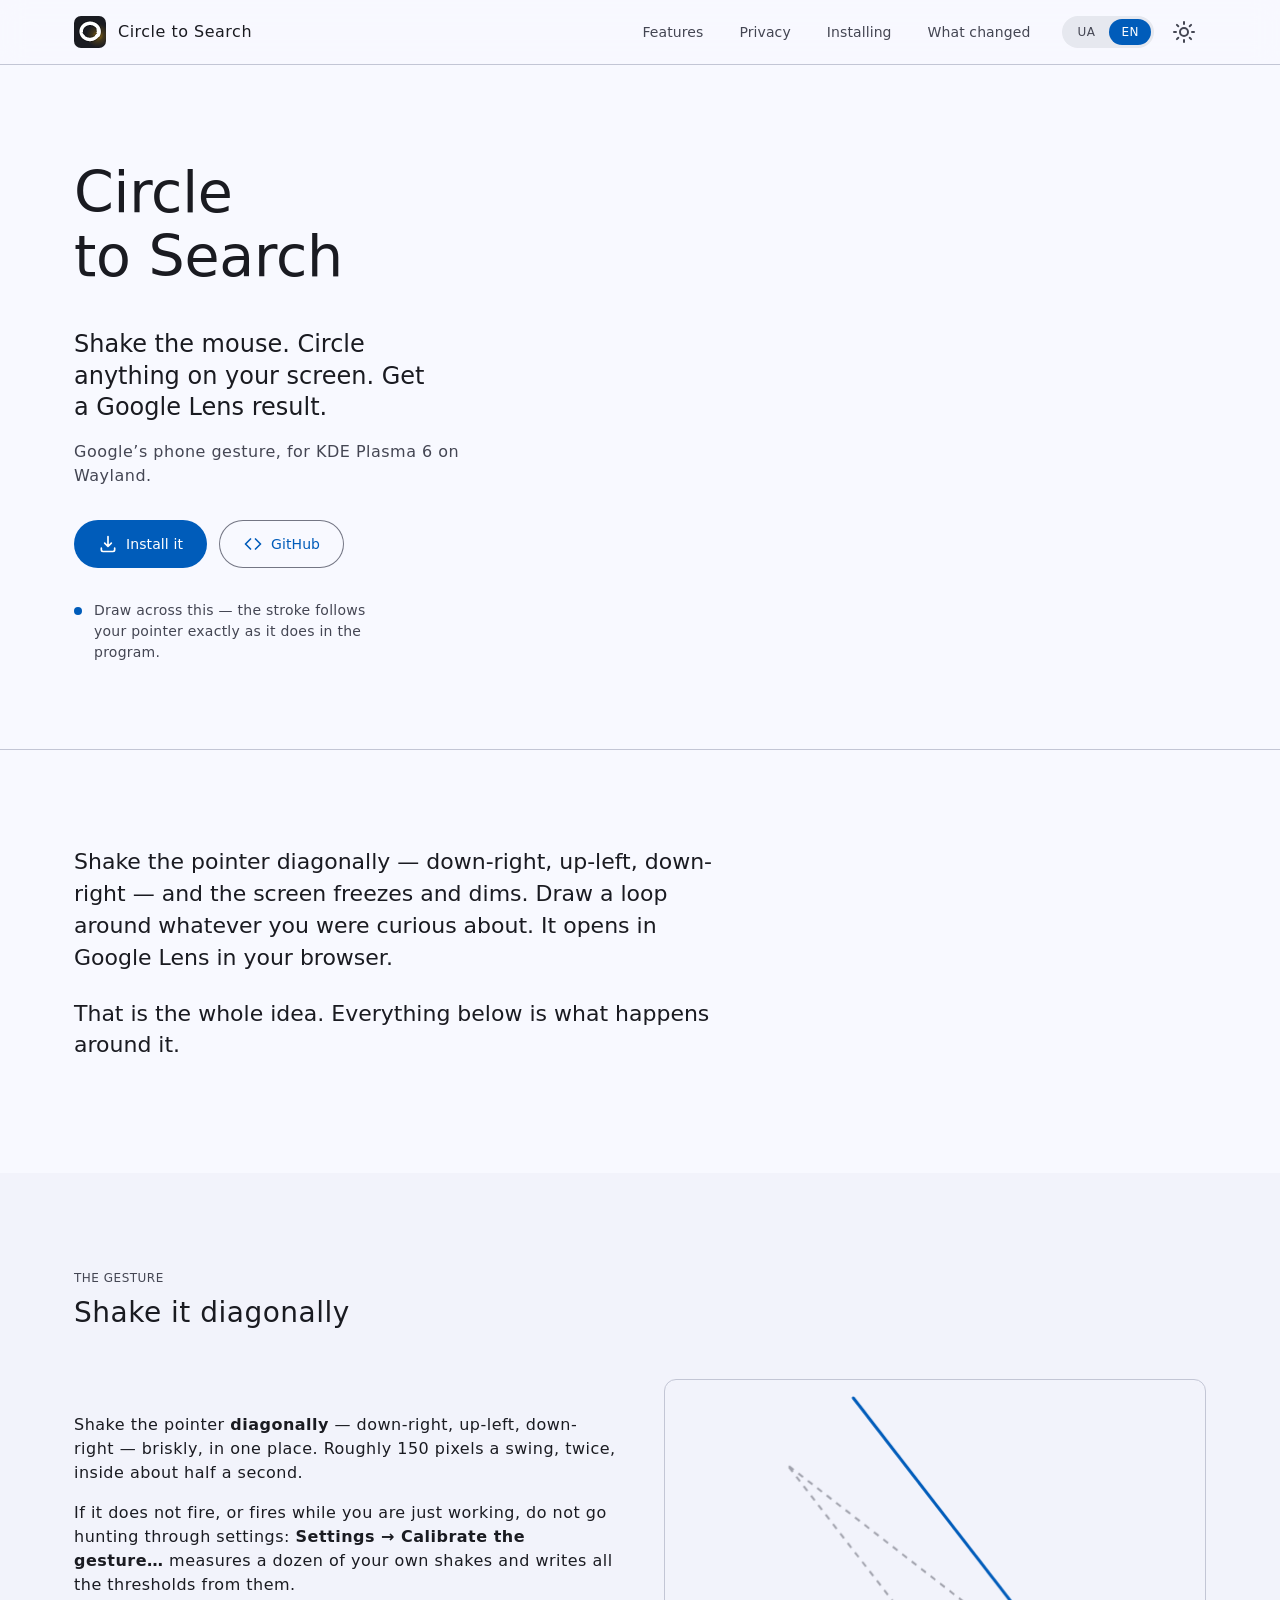
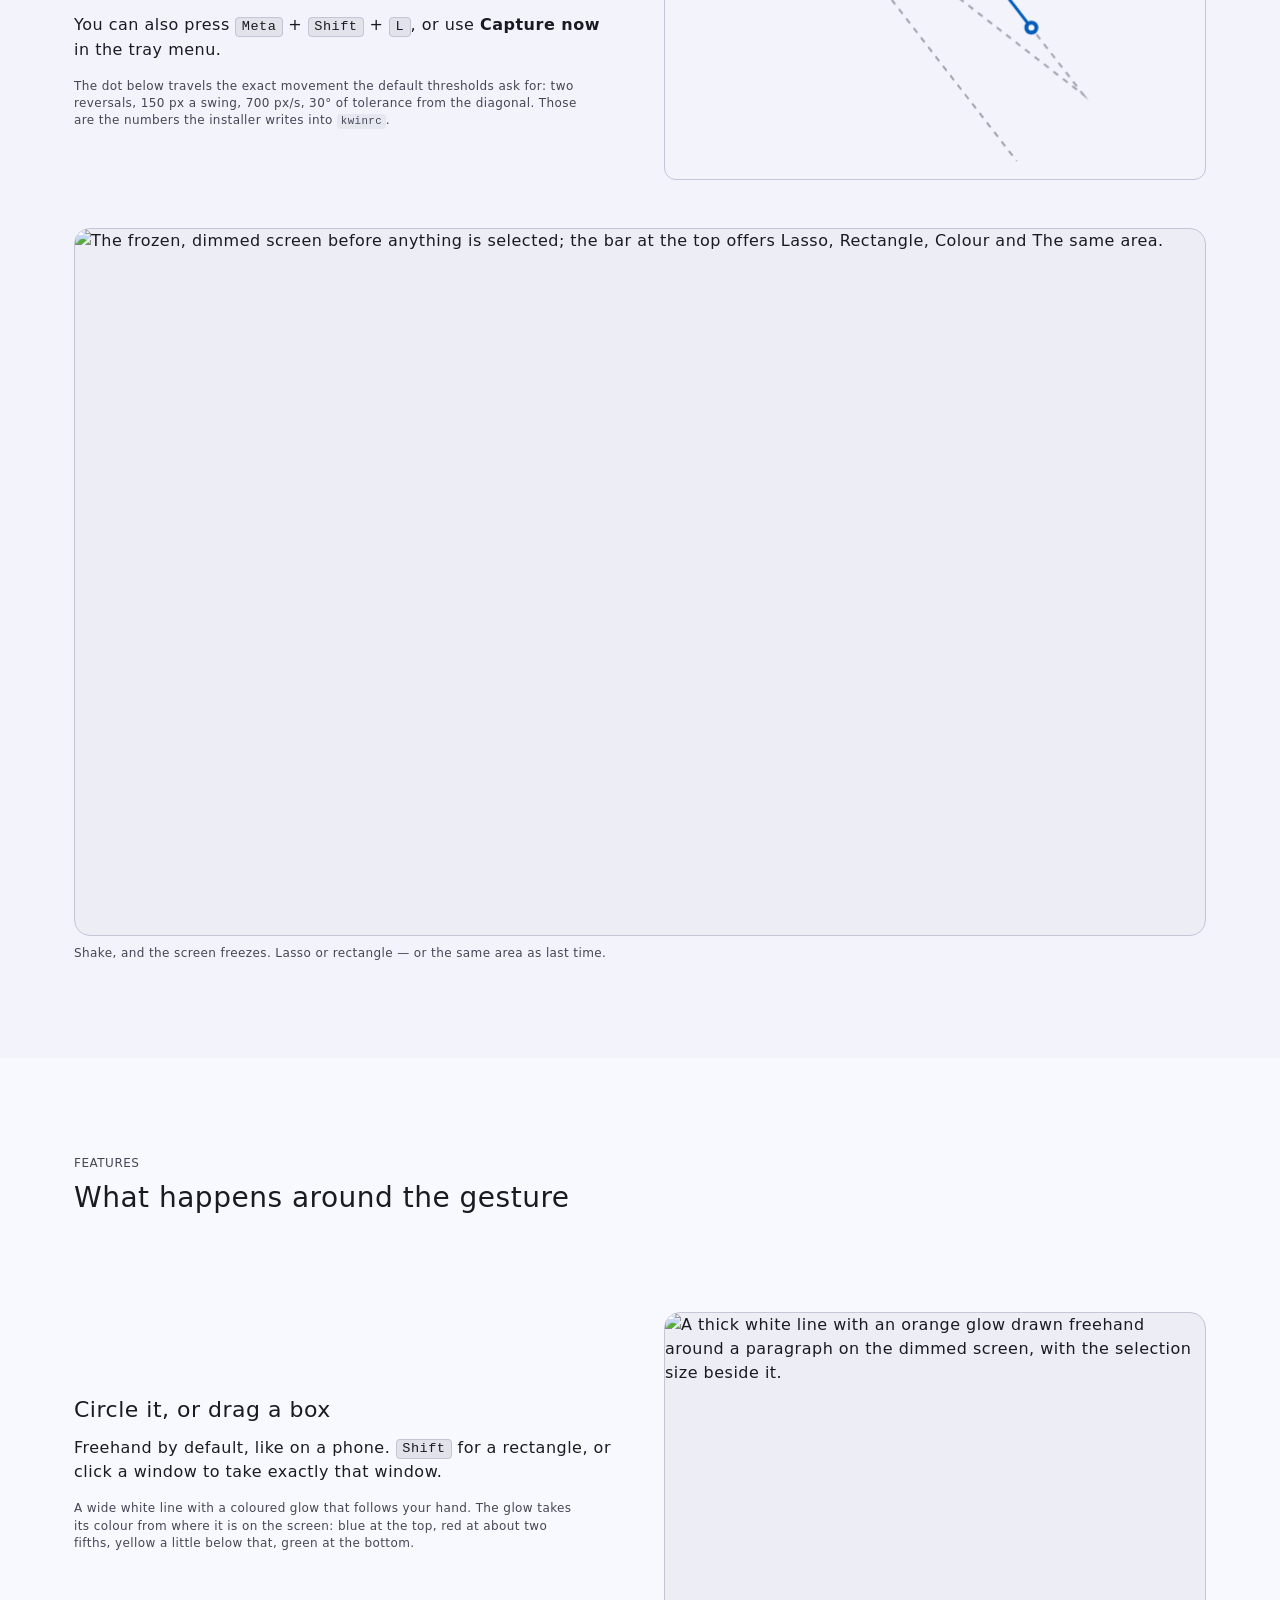
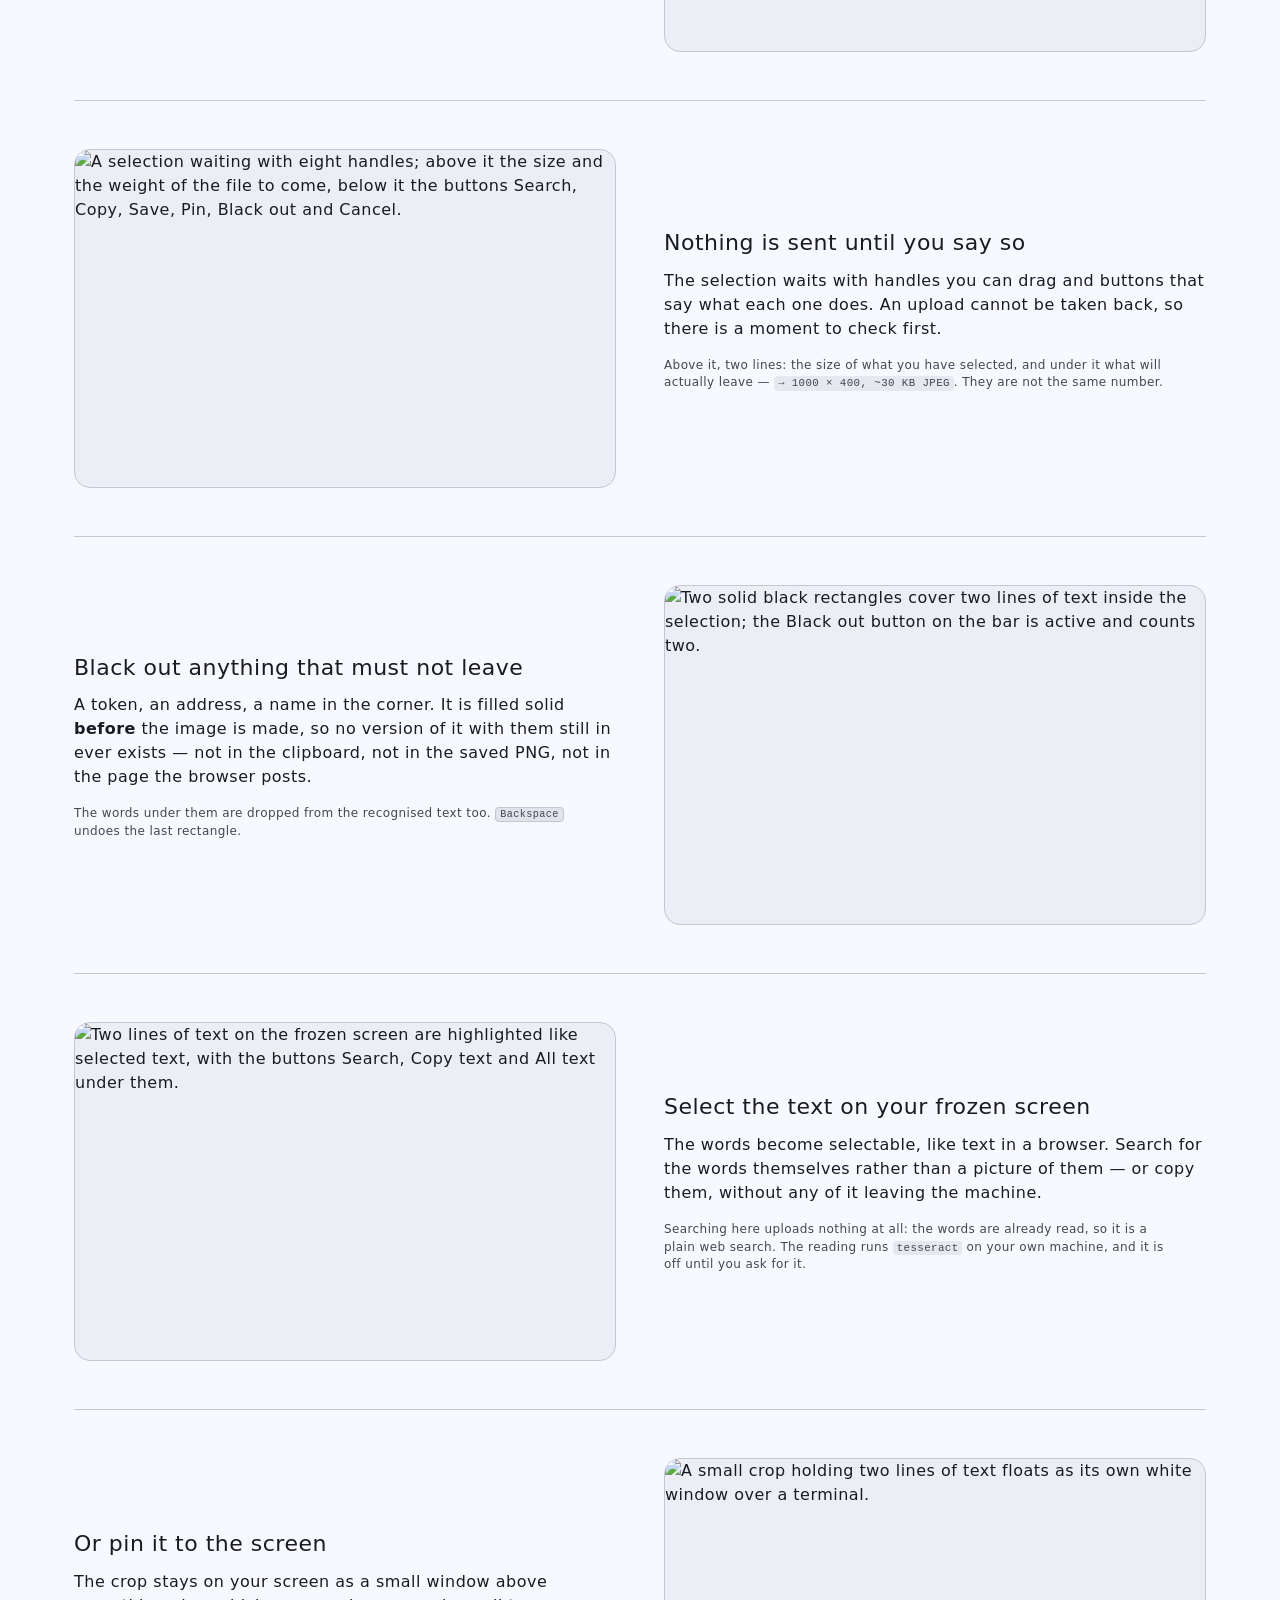
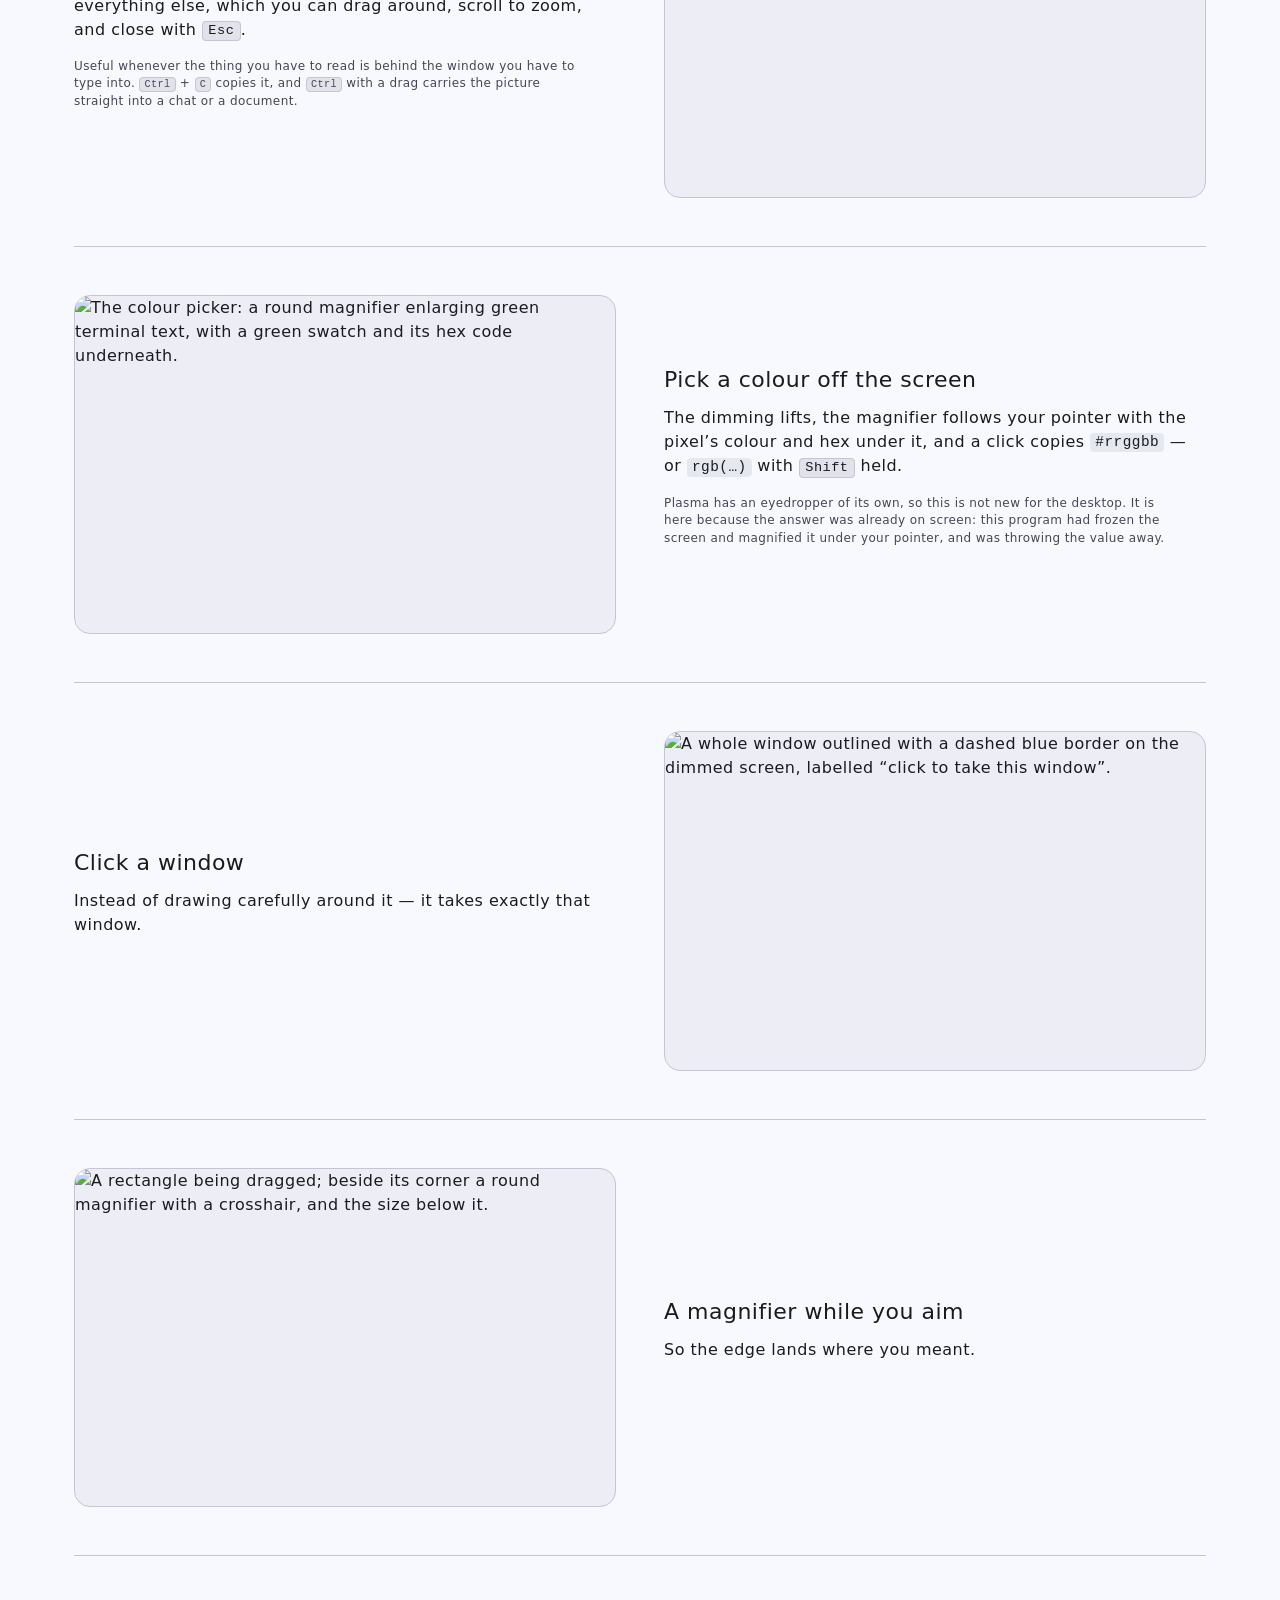
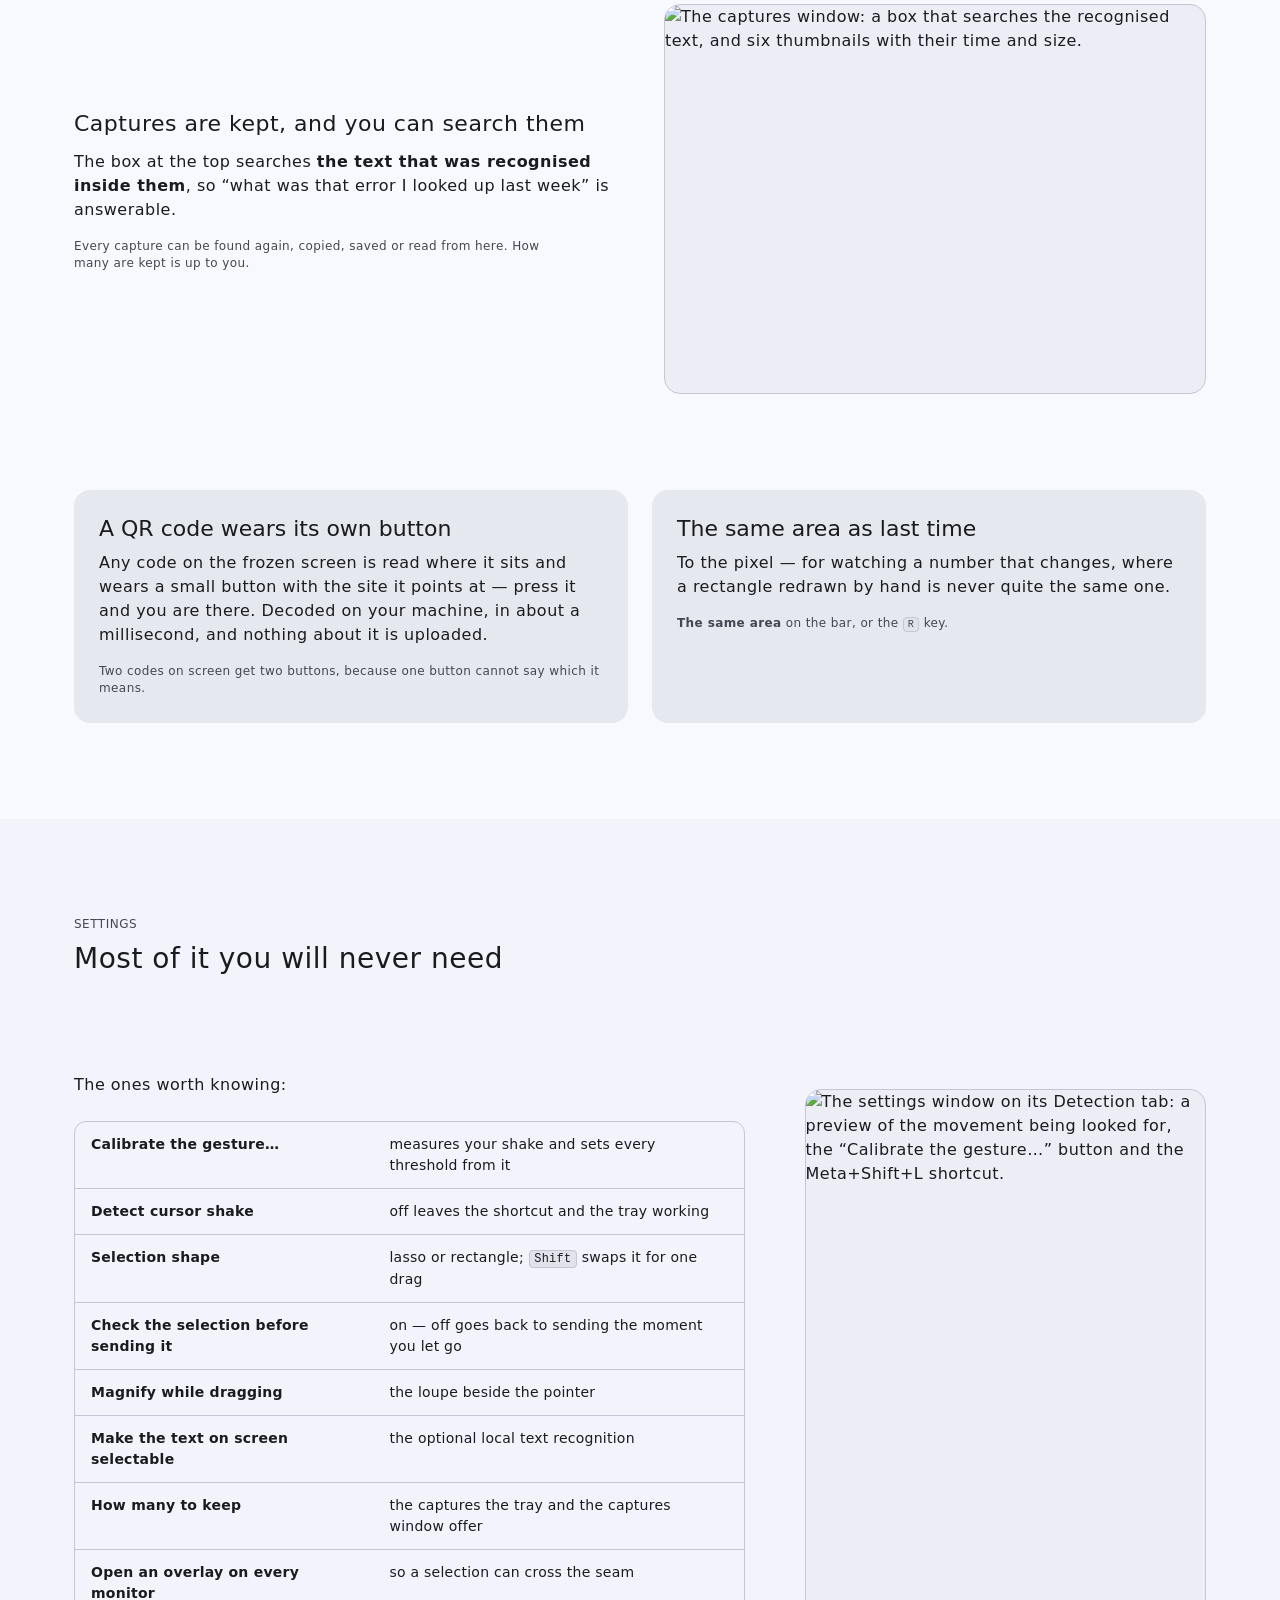
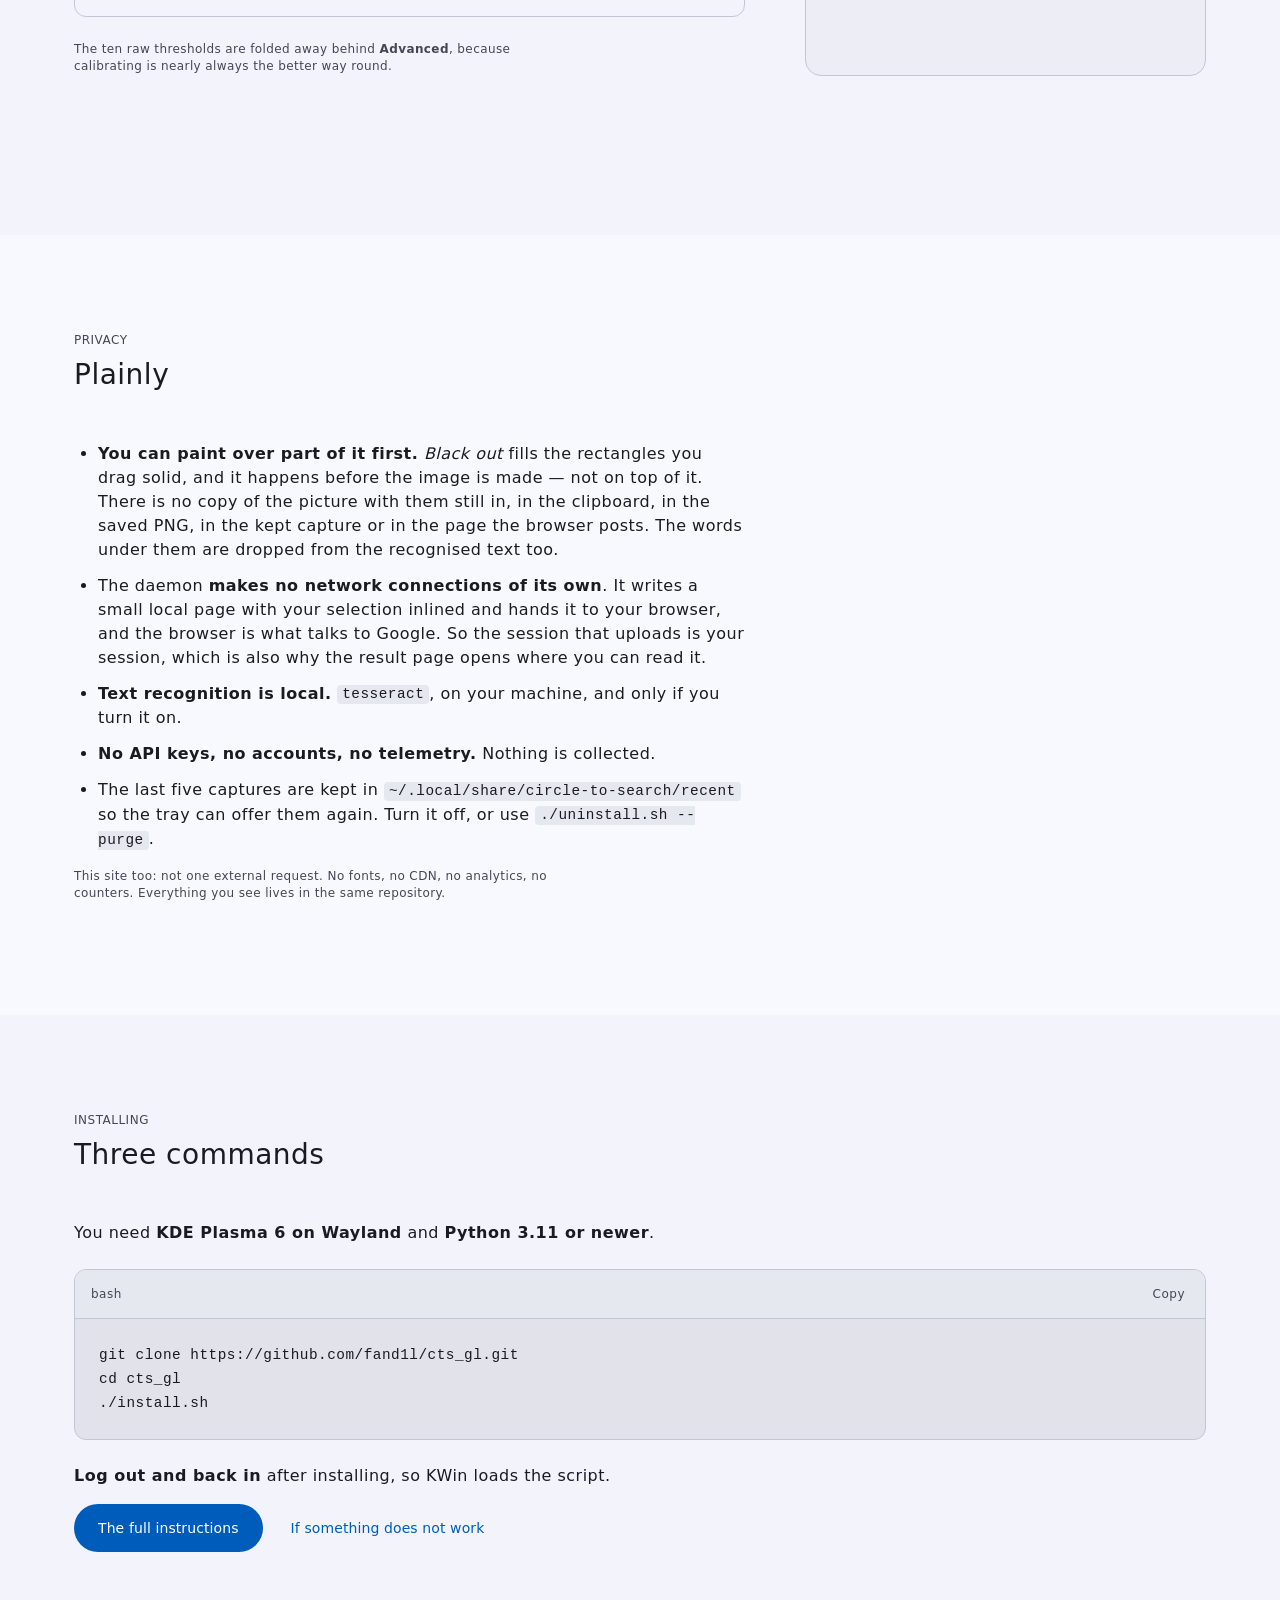
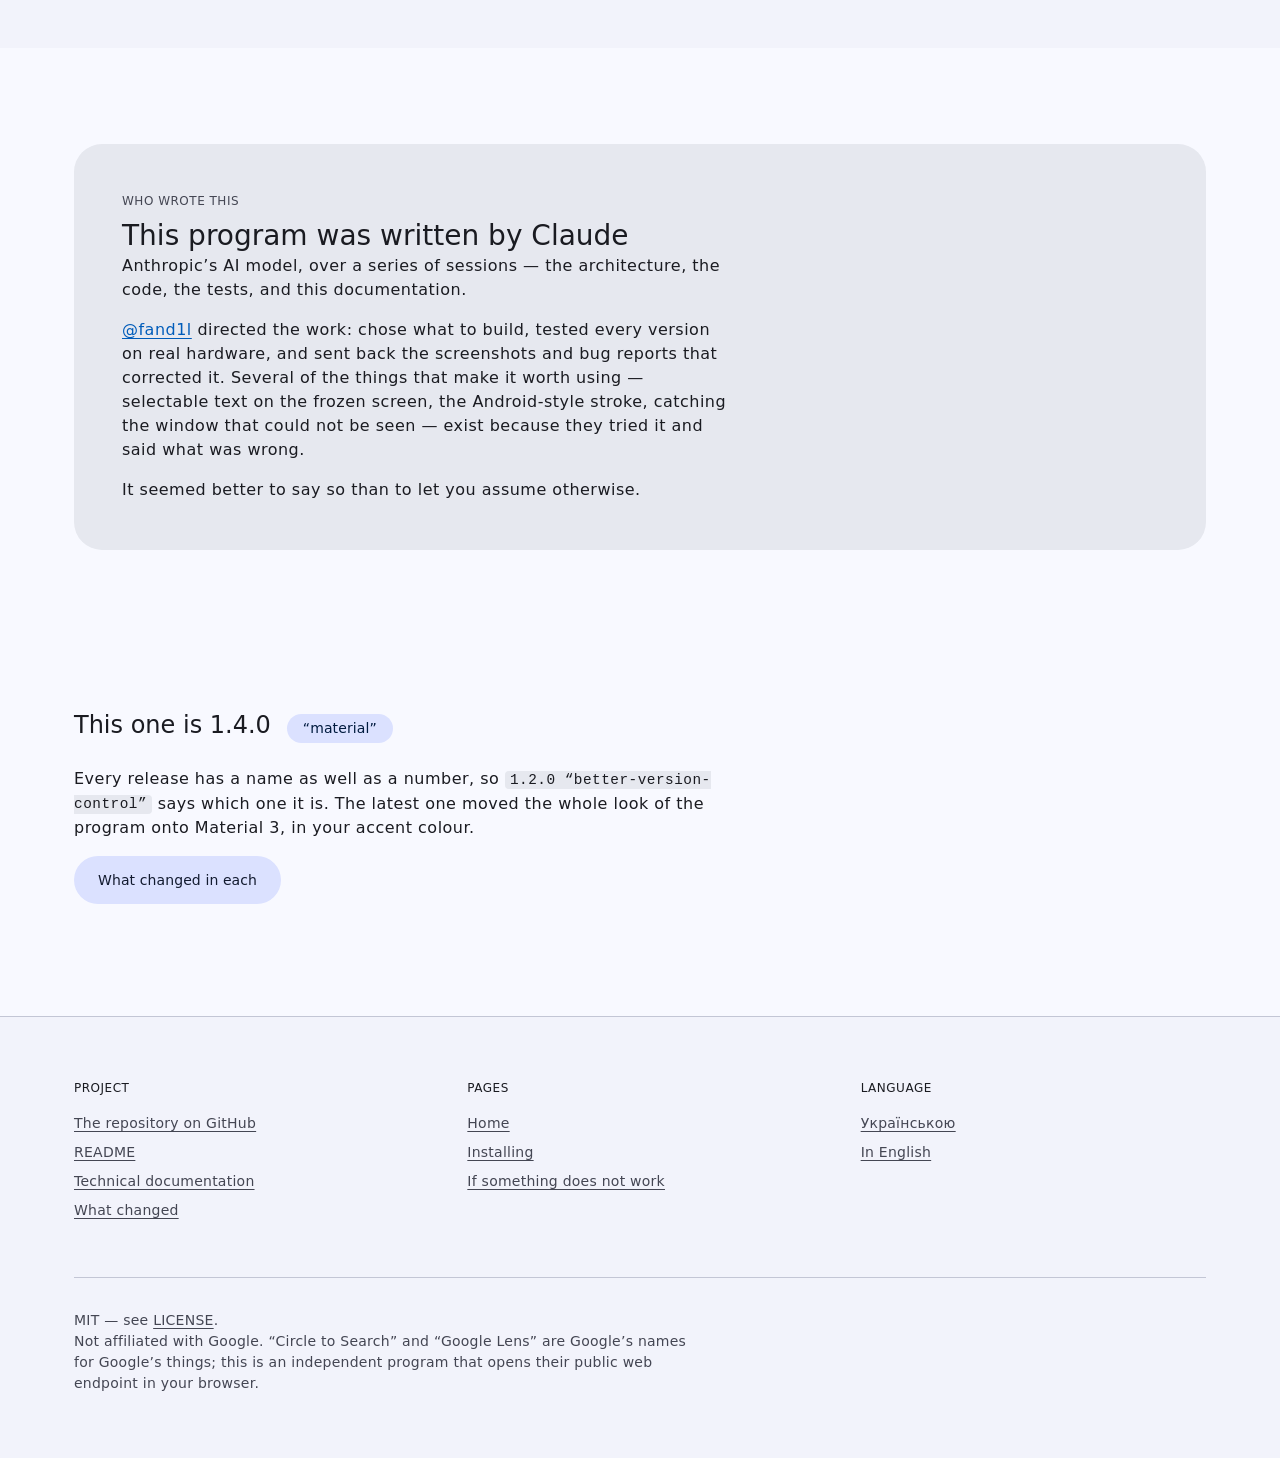
==== site/en/index.html @ 4a318de8 "A website, drawn by the same rules the program is site/ — two languages, four pages each way, no bui" ====
<!doctype html>
<html lang="en" prefix="og: https://ogp.me/ns#">
<head>
<meta charset="utf-8">
<meta name="viewport" content="width=device-width, initial-scale=1">
<title>Circle to Search — the Google Lens gesture for KDE Plasma 6</title>
<meta name="description" content="Shake the mouse. Circle anything on your screen. Get a Google Lens result. Google’s phone gesture, for KDE Plasma 6 on Wayland.">
<link rel="canonical" href="index.html">
<link rel="alternate" hreflang="uk" href="../index.html">
<link rel="alternate" hreflang="en" href="index.html">
<link rel="icon" href="../icon.svg" type="image/svg+xml">
<link rel="apple-touch-icon" href="../icon.png">
<meta property="og:type" content="website">
<meta property="og:locale" content="en_GB">
<meta property="og:locale:alternate" content="uk_UA">
<meta property="og:title" content="Circle to Search">
<meta property="og:description" content="Shake the mouse. Circle anything on your screen. Get a Google Lens result.">
<meta property="og:image" content="../og-en.png">
<meta property="og:image:width" content="1200">
<meta property="og:image:height" content="630">
<meta property="og:image:alt" content="A white line with a coloured glow circling the words “Circle to Search”.">
<meta name="twitter:card" content="summary_large_image">
<meta name="twitter:title" content="Circle to Search">
<meta name="twitter:description" content="Shake the mouse. Circle anything on your screen. Get a Google Lens result.">
<meta name="twitter:image" content="../og-en.png">
<link rel="stylesheet" href="../css/site.css">
<script>
/* Before the first paint, so a dark desktop never gets a white flash. */
(function () {
  try {
    var chosen = localStorage.getItem('cts-theme');
    if (chosen === 'dark' || chosen === 'light') {
      document.documentElement.setAttribute('data-theme', chosen);
    }
  } catch (error) {}
})();
</script>
<script src="../js/ramp.js" defer></script>
<script src="../js/md3.js" defer></script>
<script src="../js/stroke.js" defer></script>
<script src="../js/gesture.js" defer></script>
<script src="../js/site.js" defer></script>
</head>
<body>

<a class="skip-link" href="#main">Skip to the content</a>

<header class="topbar">
  <div class="container topbar__inner">
    <a class="brand" href="index.html">
      <img class="brand__mark" src="../icon.svg" alt="" width="32" height="32">
      <span>Circle to Search</span>
    </a>
    <nav aria-label="Site sections">
      <ul class="nav label-large">
        <li><a href="#features">Features</a></li>
        <li><a href="#privacy">Privacy</a></li>
        <li><a href="install.html">Installing</a></li>
        <li><a href="changes.html">What changed</a></li>
      </ul>
    </nav>
    <div class="topbar__tools">
      <div class="langswitch">
        <a href="../index.html" lang="uk" hreflang="uk">UA</a>
        <a href="index.html" aria-current="true" lang="en" hreflang="en">EN</a>
      </div>
      <button class="iconbutton" type="button" data-theme-toggle hidden
              aria-pressed="false" aria-label="Switch the theme"
              data-label-dark="Switch to the dark theme"
              data-label-light="Switch to the light theme">
        <svg class="iconbutton__sun" viewBox="0 0 24 24" fill="none" stroke="currentColor" stroke-width="2" stroke-linecap="round" aria-hidden="true"><circle cx="12" cy="12" r="4"/><path d="M12 2v2M12 20v2M2 12h2M20 12h2M4.9 4.9l1.4 1.4M17.7 17.7l1.4 1.4M19.1 4.9l-1.4 1.4M6.3 17.7l-1.4 1.4"/></svg>
        <svg class="iconbutton__moon" viewBox="0 0 24 24" fill="none" stroke="currentColor" stroke-width="2" stroke-linecap="round" stroke-linejoin="round" aria-hidden="true"><path d="M20 14.5A8.5 8.5 0 1 1 9.5 4a7 7 0 0 0 10.5 10.5z"/></svg>
      </button>
    </div>
  </div>
</header>

<main id="main" tabindex="-1">

  <section class="hero">
    <canvas class="hero__canvas" data-hero-canvas aria-hidden="true"></canvas>
    <div class="container hero__inner">
      <div class="hero__content">
        <h1 class="display-large hero__title" id="hero-title">Circle to&nbsp;Search</h1>
        <p class="headline-small hero__tagline">Shake the mouse. Circle anything on your screen. Get a Google&nbsp;Lens result.</p>
        <p class="body-large hero__sub">Google’s phone gesture, for KDE&nbsp;Plasma&nbsp;6 on Wayland.</p>
        <div class="actions">
          <a class="btn btn--filled" href="install.html">
            <svg viewBox="0 0 24 24" fill="none" stroke="currentColor" stroke-width="2" stroke-linecap="round" stroke-linejoin="round" aria-hidden="true"><path d="M12 3v12m0 0 4-4m-4 4-4-4"/><path d="M4 17v2a2 2 0 0 0 2 2h12a2 2 0 0 0 2-2v-2"/></svg>
            Install it
          </a>
          <a class="btn btn--outlined" href="https://github.com/fand1l/cts_gl">
            <svg viewBox="0 0 24 24" fill="none" stroke="currentColor" stroke-width="2" stroke-linecap="round" stroke-linejoin="round" aria-hidden="true"><path d="m9 18-6-6 6-6M15 6l6 6-6 6"/></svg>
            GitHub
          </a>
        </div>
        <p class="body-medium hero__hint" data-hero-hint hidden>Draw across this — the stroke follows your pointer exactly as it does in the program.</p>
      </div>
    </div>
  </section>

  <section class="section" id="what">
    <div class="container">
      <h2 class="visually-hidden">What it does</h2>
      <p class="lede">Shake the pointer diagonally — down-right, up-left, down-right — and the screen freezes and dims. Draw a loop around whatever you were curious about. It opens in Google Lens in your browser.</p>
      <p class="lede">That is the whole idea. Everything below is what happens around it.</p>
    </div>
  </section>

  <section class="section section--tinted" id="gesture">
    <div class="container">
      <div class="section__head">
        <span class="eyebrow">The gesture</span>
        <h2>Shake it diagonally</h2>
      </div>
      <div class="gesture">
        <div>
          <p>Shake the pointer <strong>diagonally</strong> — down-right, up-left, down-right — briskly, in one place. Roughly 150 pixels a swing, twice, inside about half a second.</p>
          <p>If it does not fire, or fires while you are just working, do not go hunting through settings: <strong>Settings → Calibrate the gesture…</strong> measures a dozen of your own shakes and writes all the thresholds from them.</p>
          <p>You can also press <span class="kbd">Meta</span>&nbsp;+&nbsp;<span class="kbd">Shift</span>&nbsp;+&nbsp;<span class="kbd">L</span>, or use <strong>Capture now</strong> in the tray menu.</p>
          <p class="supporting">The dot below travels the exact movement the default thresholds ask for: two reversals, 150&nbsp;px a swing, 700&nbsp;px/s, 30° of tolerance from the diagonal. Those are the numbers the installer writes into <code>kwinrc</code>.</p>
        </div>
        <div>
          <canvas class="gesture__panel" data-gesture-canvas width="520" height="260" role="img" aria-label="Diagram of the movement: three diagonal swings — down-right, up-left, down-right"></canvas>
        </div>
      </div>
      <figure class="feature__figure" style="margin-top: var(--space-6)">
        <img src="../images/overlay-start.png" width="1440" height="900" loading="lazy" decoding="async"
             alt="The frozen, dimmed screen before anything is selected; the bar at the top offers Lasso, Rectangle, Colour and The same area.">
        <figcaption>Shake, and the screen freezes. Lasso or rectangle — or the same area as last time.</figcaption>
      </figure>
    </div>
  </section>

  <section class="section" id="features">
    <div class="container">
      <div class="section__head">
        <span class="eyebrow">Features</span>
        <h2>What happens around the gesture</h2>
      </div>

      <div class="feature">
        <div class="feature__body">
          <h3>Circle it, or drag a box</h3>
          <p>Freehand by default, like on a phone. <span class="kbd">Shift</span> for a rectangle, or click a window to take exactly that window.</p>
          <p class="supporting">A wide white line with a coloured glow that follows your hand. The glow takes its colour from where it is on the screen: blue at the top, red at about two fifths, yellow a little below that, green at the bottom.</p>
        </div>
        <figure class="feature__figure">
          <img src="../images/overlay-drawing.png" width="1440" height="900" decoding="async"
               alt="A thick white line with an orange glow drawn freehand around a paragraph on the dimmed screen, with the selection size beside it.">
        </figure>
      </div>

      <div class="feature feature--flip">
        <div class="feature__body">
          <h3>Nothing is sent until you say so</h3>
          <p>The selection waits with handles you can drag and buttons that say what each one does. An upload cannot be taken back, so there is a moment to check first.</p>
          <p class="supporting">Above it, two lines: the size of what you have selected, and under it what will actually leave — <code>→ 1000 × 400, ~30 KB JPEG</code>. They are not the same number.</p>
        </div>
        <figure class="feature__figure">
          <img src="../images/overlay-actions.png" width="1440" height="900" loading="lazy" decoding="async"
               alt="A selection waiting with eight handles; above it the size and the weight of the file to come, below it the buttons Search, Copy, Save, Pin, Black out and Cancel.">
        </figure>
      </div>

      <div class="feature">
        <div class="feature__body">
          <h3>Black out anything that must not leave</h3>
          <p>A token, an address, a name in the corner. It is filled solid <strong>before</strong> the image is made, so no version of it with them still in ever exists — not in the clipboard, not in the saved PNG, not in the page the browser posts.</p>
          <p class="supporting">The words under them are dropped from the recognised text too. <span class="kbd">Backspace</span> undoes the last rectangle.</p>
        </div>
        <figure class="feature__figure">
          <img src="../images/overlay-redact.png" width="1440" height="900" loading="lazy" decoding="async"
               alt="Two solid black rectangles cover two lines of text inside the selection; the Black out button on the bar is active and counts two.">
        </figure>
      </div>

      <div class="feature feature--flip">
        <div class="feature__body">
          <h3>Select the text on your frozen screen</h3>
          <p>The words become selectable, like text in a browser. Search for the words themselves rather than a picture of them — or copy them, without any of it leaving the machine.</p>
          <p class="supporting">Searching here uploads nothing at all: the words are already read, so it is a plain web search. The reading runs <code>tesseract</code> on your own machine, and it is off until you ask for it.</p>
        </div>
        <figure class="feature__figure">
          <img src="../images/overlay-text.png" width="1440" height="900" loading="lazy" decoding="async"
               alt="Two lines of text on the frozen screen are highlighted like selected text, with the buttons Search, Copy text and All text under them.">
        </figure>
      </div>

      <div class="feature">
        <div class="feature__body">
          <h3>Or pin it to the screen</h3>
          <p>The crop stays on your screen as a small window above everything else, which you can drag around, scroll to zoom, and close with <span class="kbd">Esc</span>.</p>
          <p class="supporting">Useful whenever the thing you have to read is behind the window you have to type into. <span class="kbd">Ctrl</span>&nbsp;+&nbsp;<span class="kbd">C</span> copies it, and <span class="kbd">Ctrl</span> with a drag carries the picture straight into a chat or a document.</p>
        </div>
        <figure class="feature__figure">
          <img src="../images/pinned.png" width="1440" height="900" loading="lazy" decoding="async"
               alt="A small crop holding two lines of text floats as its own white window over a terminal.">
        </figure>
      </div>

      <div class="feature feature--flip">
        <div class="feature__body">
          <h3>Pick a colour off the screen</h3>
          <p>The dimming lifts, the magnifier follows your pointer with the pixel’s colour and hex under it, and a click copies <code>#rrggbb</code> — or <code>rgb(…)</code> with <span class="kbd">Shift</span> held.</p>
          <p class="supporting">Plasma has an eyedropper of its own, so this is not new for the desktop. It is here because the answer was already on screen: this program had frozen the screen and magnified it under your pointer, and was throwing the value away.</p>
        </div>
        <figure class="feature__figure">
          <img src="../images/overlay-colour.png" width="1440" height="900" loading="lazy" decoding="async"
               alt="The colour picker: a round magnifier enlarging green terminal text, with a green swatch and its hex code underneath.">
        </figure>
      </div>

      <div class="feature">
        <div class="feature__body">
          <h3>Click a window</h3>
          <p>Instead of drawing carefully around it — it takes exactly that window.</p>
        </div>
        <figure class="feature__figure">
          <img src="../images/overlay-window.png" width="1440" height="900" loading="lazy" decoding="async"
               alt="A whole window outlined with a dashed blue border on the dimmed screen, labelled “click to take this window”.">
        </figure>
      </div>

      <div class="feature feature--flip">
        <div class="feature__body">
          <h3>A magnifier while you aim</h3>
          <p>So the edge lands where you meant.</p>
        </div>
        <figure class="feature__figure">
          <img src="../images/overlay-magnifier.png" width="1440" height="900" loading="lazy" decoding="async"
               alt="A rectangle being dragged; beside its corner a round magnifier with a crosshair, and the size below it.">
        </figure>
      </div>

      <div class="feature">
        <div class="feature__body">
          <h3>Captures are kept, and you can search them</h3>
          <p>The box at the top searches <strong>the text that was recognised inside them</strong>, so “what was that error I looked up last week” is answerable.</p>
          <p class="supporting">Every capture can be found again, copied, saved or read from here. How many are kept is up to you.</p>
        </div>
        <figure class="feature__figure">
          <img src="../images/captures.png" width="780" height="560" loading="lazy" decoding="async"
               alt="The captures window: a box that searches the recognised text, and six thumbnails with their time and size.">
        </figure>
      </div>

      <ul class="cards" style="margin-top: var(--space-6)">
        <li class="card card--filled">
          <h3 class="title-large">A QR code wears its own button</h3>
          <p>Any code on the frozen screen is read where it sits and wears a small button with the site it points at — press it and you are there. Decoded on your machine, in about a millisecond, and nothing about it is uploaded.</p>
          <p class="supporting">Two codes on screen get two buttons, because one button cannot say which it means.</p>
        </li>
        <li class="card card--filled">
          <h3 class="title-large">The same area as last time</h3>
          <p>To the pixel — for watching a number that changes, where a rectangle redrawn by hand is never quite the same one.</p>
          <p class="supporting"><strong>The same area</strong> on the bar, or the <span class="kbd">R</span> key.</p>
        </li>
      </ul>
    </div>
  </section>

  <section class="section section--tinted" id="settings">
    <div class="container">
      <div class="section__head">
        <span class="eyebrow">Settings</span>
        <h2>Most of it you will never need</h2>
      </div>
      <div class="feature feature--portrait">
        <div class="feature__body">
          <p>The ones worth knowing:</p>
          <div class="table-wrap">
            <table class="body-medium">
              <caption class="visually-hidden">The settings worth knowing</caption>
              <tbody>
                <tr><th scope="row">Calibrate the gesture…</th><td>measures your shake and sets every threshold from it</td></tr>
                <tr><th scope="row">Detect cursor shake</th><td>off leaves the shortcut and the tray working</td></tr>
                <tr><th scope="row">Selection shape</th><td>lasso or rectangle; <span class="kbd">Shift</span> swaps it for one drag</td></tr>
                <tr><th scope="row">Check the selection before sending it</th><td>on — off goes back to sending the moment you let go</td></tr>
                <tr><th scope="row">Magnify while dragging</th><td>the loupe beside the pointer</td></tr>
                <tr><th scope="row">Make the text on screen selectable</th><td>the optional local text recognition</td></tr>
                <tr><th scope="row">How many to keep</th><td>the captures the tray and the captures window offer</td></tr>
                <tr><th scope="row">Open an overlay on every monitor</th><td>so a selection can cross the seam</td></tr>
              </tbody>
            </table>
          </div>
          <p class="supporting">The ten raw thresholds are folded away behind <strong>Advanced</strong>, because calibrating is nearly always the better way round.</p>
        </div>
        <figure class="feature__figure">
          <img src="../images/settings.png" width="560" height="820" loading="lazy" decoding="async"
               alt="The settings window on its Detection tab: a preview of the movement being looked for, the “Calibrate the gesture…” button and the Meta+Shift+L shortcut.">
        </figure>
      </div>
    </div>
  </section>

  <section class="section" id="privacy">
    <div class="container">
      <div class="section__head">
        <span class="eyebrow">Privacy</span>
        <h2>Plainly</h2>
      </div>
      <ul class="bullets body-large">
        <li><strong>You can paint over part of it first.</strong> <em>Black out</em> fills the rectangles you drag solid, and it happens before the image is made — not on top of it. There is no copy of the picture with them still in, in the clipboard, in the saved PNG, in the kept capture or in the page the browser posts. The words under them are dropped from the recognised text too.</li>
        <li>The daemon <strong>makes no network connections of its own</strong>. It writes a small local page with your selection inlined and hands it to your browser, and the browser is what talks to Google. So the session that uploads is your session, which is also why the result page opens where you can read it.</li>
        <li><strong>Text recognition is local.</strong> <code>tesseract</code>, on your machine, and only if you turn it on.</li>
        <li><strong>No API keys, no accounts, no telemetry.</strong> Nothing is collected.</li>
        <li>The last five captures are kept in <code>~/.local/share/circle-to-search/recent</code> so the tray can offer them again. Turn it off, or use <code>./uninstall.sh --purge</code>.</li>
      </ul>
      <p class="supporting">This site too: not one external request. No fonts, no CDN, no analytics, no counters. Everything you see lives in the same repository.</p>
    </div>
  </section>

  <section class="section section--tinted" id="install">
    <div class="container">
      <div class="section__head">
        <span class="eyebrow">Installing</span>
        <h2>Three commands</h2>
      </div>
      <p>You need <strong>KDE Plasma 6 on Wayland</strong> and <strong>Python 3.11 or newer</strong>.</p>
      <div class="codeblock codeblock--big">
        <div class="codeblock__bar">
          <span class="label-medium">bash</span>
          <button class="copy" type="button" data-copy="install-commands" data-live="copy-status" hidden
                  data-label-done="Copied" data-label-select="Selected — press Ctrl+C">
            <svg viewBox="0 0 24 24" fill="none" stroke="currentColor" stroke-width="2" stroke-linecap="round" stroke-linejoin="round" aria-hidden="true"><rect x="9" y="9" width="11" height="11" rx="2"/><path d="M5 15V5a2 2 0 0 1 2-2h10"/></svg>
            <span data-copy-text>Copy</span>
          </button>
        </div>
        <pre id="install-commands"><code>git clone https://github.com/fand1l/cts_gl.git
cd cts_gl
./install.sh</code></pre>
      </div>
      <p class="visually-hidden" id="copy-status" role="status" aria-live="polite"></p>
      <p><strong>Log out and back in</strong> after installing, so KWin loads the script.</p>
      <div class="actions">
        <a class="btn btn--filled" href="install.html">The full instructions</a>
        <a class="btn btn--text" href="install.html#doctor">If something does not work</a>
      </div>
    </div>
  </section>

  <section class="section" id="author">
    <div class="container">
      <div class="author">
        <span class="eyebrow">Who wrote this</span>
        <h2 class="headline-medium">This program was written by Claude</h2>
        <p>Anthropic’s AI model, over a series of sessions — the architecture, the code, the tests, and this documentation.</p>
        <p><a href="https://github.com/fand1l">@fand1l</a> directed the work: chose what to build, tested every version on real hardware, and sent back the screenshots and bug reports that corrected it. Several of the things that make it worth using — selectable text on the frozen screen, the Android-style stroke, catching the window that could not be seen — exist because they tried it and said what was wrong.</p>
        <p>It seemed better to say so than to let you assume otherwise.</p>
      </div>
    </div>
  </section>

  <section class="section section--tight" id="release">
    <div class="container">
      <div class="release" style="border-top: 0; padding-top: 0">
        <div class="release__head">
          <h2 class="headline-small">This one is 1.4.0</h2>
          <span class="release__name">“material”</span>
        </div>
        <p>Every release has a name as well as a number, so <code>1.2.0 “better-version-control”</code> says which one it is. The latest one moved the whole look of the program onto Material&nbsp;3, in your accent colour.</p>
        <div class="actions">
          <a class="btn btn--tonal" href="changes.html">What changed in each</a>
        </div>
      </div>
    </div>
  </section>

</main>

<footer class="footer">
  <div class="container">
    <div class="footer__grid">
      <div>
        <h2>Project</h2>
        <ul class="body-medium">
          <li><a href="https://github.com/fand1l/cts_gl">The repository on GitHub</a></li>
          <li><a href="https://github.com/fand1l/cts_gl/blob/dev/README.md">README</a></li>
          <li><a href="https://github.com/fand1l/cts_gl/blob/dev/docs/TECHNICAL.md">Technical documentation</a></li>
          <li><a href="changes.html">What changed</a></li>
        </ul>
      </div>
      <div>
        <h2>Pages</h2>
        <ul class="body-medium">
          <li><a href="index.html">Home</a></li>
          <li><a href="install.html">Installing</a></li>
          <li><a href="install.html#doctor">If something does not work</a></li>
        </ul>
      </div>
      <div>
        <h2>Language</h2>
        <ul class="body-medium">
          <li><a href="../index.html" lang="uk">Українською</a></li>
          <li><a href="index.html" lang="en">In English</a></li>
        </ul>
      </div>
    </div>
    <div class="footer__bottom">
      <p class="body-medium">MIT — see <a href="https://github.com/fand1l/cts_gl/blob/dev/LICENSE">LICENSE</a>.</p>
      <p class="body-medium">Not affiliated with Google. “Circle to Search” and “Google Lens” are Google’s names for Google’s things; this is an independent program that opens their public web endpoint in your browser.</p>
    </div>
  </div>
</footer>

</body>
</html>
---- site/css/site.css ----
/* Circle to Search — the site.
 *
 * The program is drawn on Material 3, so this is too, and not "in the style
 * of": every token below is taken from src/circle_to_search/material.py.
 *
 *   shape      SHAPE_* — 4 / 8 / 12 / 16 / 28 and full
 *   type       _TYPE_SCALE — each role as its ratio to body-medium, 14 px
 *   spacing    SPACE = 8, half steps allowed, nothing else
 *   colour     scheme_for(), whose output these hexes literally are
 *   motion     EASING_* and DURATION_*
 *   state      STATE_HOVER / FOCUS / PRESSED
 *
 * The colours here are the *default* scheme, grown from the blue at the top of
 * the lasso's ramp (#4285F4).  js/md3.js regrows the whole scheme from wherever
 * you are down the page — blue, red, yellow, green, the same ramp the glow under
 * the stroke reads off height on screen.  With JavaScript off the page simply
 * stays blue, which is a finished page.
 *
 * No webfont, no CDN, no network of any kind: a program that makes no
 * connections of its own has no business having a website that does.
 */

/* ========================================================== tokens: colour */

:root {
  color-scheme: light;

  /* scheme_for((0x42, 0x85, 0xF4), dark=False) */
  --primary: #005cba;
  --on-primary: #ffffff;
  --primary-container: #dbe1ff;
  --on-primary-container: #001b3f;
  --secondary: #575d77;
  --on-secondary: #ffffff;
  --secondary-container: #dbe1ff;
  --on-secondary-container: #131b30;
  --tertiary: #7e5069;
  --on-tertiary: #ffffff;
  --error: #bf0031;
  --on-error: #ffffff;
  --surface: #f8f9ff;
  --on-surface: #1a1b21;
  --surface-variant: #dfe2f1;
  --on-surface-variant: #444653;
  --surface-container-lowest: #ffffff;
  --surface-container-low: #f2f3fb;
  --surface-container: #ecedf5;
  --surface-container-high: #e6e8ef;
  --surface-container-highest: #e1e2ea;
  --inverse-surface: #2f3036;
  --inverse-on-surface: #eff0f8;
  --outline: #747684;
  --outline-variant: #c3c6d5;
  --scrim: #000003;
}

:root[data-theme='dark'] {
  color-scheme: dark;

  /* scheme_for((0x42, 0x85, 0xF4), dark=True) */
  --primary: #b5c4ff;
  --on-primary: #002f65;
  --primary-container: #00458e;
  --on-primary-container: #dbe1ff;
  --secondary: #bfc5e3;
  --on-secondary: #283047;
  --secondary-container: #3f465f;
  --on-secondary-container: #dbe1ff;
  --tertiary: #ecb8d3;
  --on-tertiary: #4c223a;
  --error: #ffb3b0;
  --on-error: #680016;
  --surface: #121319;
  --on-surface: #e1e2ea;
  --surface-variant: #444653;
  --on-surface-variant: #c3c6d5;
  --surface-container-lowest: #0d0e15;
  --surface-container-low: #1a1b21;
  --surface-container: #1e1f25;
  --surface-container-high: #292a2f;
  --surface-container-highest: #33343a;
  --inverse-surface: #e1e2ea;
  --inverse-on-surface: #2f3036;
  --outline: #8d909e;
  --outline-variant: #444653;
  --scrim: #000003;
}

/* The desktop's own preference, unless the switch in the header has been used. */
@media (prefers-color-scheme: dark) {
  :root:not([data-theme='light']) {
    color-scheme: dark;

    --primary: #b5c4ff;
    --on-primary: #002f65;
    --primary-container: #00458e;
    --on-primary-container: #dbe1ff;
    --secondary: #bfc5e3;
    --on-secondary: #283047;
    --secondary-container: #3f465f;
    --on-secondary-container: #dbe1ff;
    --tertiary: #ecb8d3;
    --on-tertiary: #4c223a;
    --error: #ffb3b0;
    --on-error: #680016;
    --surface: #121319;
    --on-surface: #e1e2ea;
    --surface-variant: #444653;
    --on-surface-variant: #c3c6d5;
    --surface-container-lowest: #0d0e15;
    --surface-container-low: #1a1b21;
    --surface-container: #1e1f25;
    --surface-container-high: #292a2f;
    --surface-container-highest: #33343a;
    --inverse-surface: #e1e2ea;
    --inverse-on-surface: #2f3036;
    --outline: #8d909e;
    --outline-variant: #444653;
    --scrim: #000003;
  }
}

/* ============================================ tokens: shape, space, motion */

:root {
  /* material.py SHAPE_*.  FULL is not a radius but an instruction — half of
   * whatever it is applied to, capped at the extra-large corner — which is what
   * CSS does anyway when a radius is larger than the box allows. */
  --shape-xs: 4px;
  --shape-sm: 8px;
  --shape-md: 12px;
  --shape-lg: 16px;
  --shape-xl: 28px;
  --shape-full: 28px;

  /* SPACE = 8, half steps allowed and nothing else. */
  --space-05: 4px;
  --space-1: 8px;
  --space-15: 12px;
  --space-2: 16px;
  --space-3: 24px;
  --space-4: 32px;
  --space-5: 40px;
  --space-6: 48px;
  --space-8: 64px;
  --space-10: 80px;
  --space-12: 96px;

  /* EASING_* — the specification's own cubic-béziers. */
  --ease-standard: cubic-bezier(0.2, 0, 0, 1);
  --ease-accelerate: cubic-bezier(0.3, 0, 1, 1);
  --ease-decelerate: cubic-bezier(0, 0, 0, 1);
  --ease-emphasized-accelerate: cubic-bezier(0.3, 0, 0.8, 0.15);
  --ease-emphasized-decelerate: cubic-bezier(0.05, 0.7, 0.1, 1);

  /* DURATION_* */
  --duration-short-2: 100ms;
  --duration-short-3: 150ms;
  --duration-short-4: 200ms;
  --duration-medium-1: 250ms;
  --duration-medium-2: 300ms;
  --duration-long-2: 500ms;

  /* STATE_HOVER / STATE_FOCUS / STATE_PRESSED — a film of the thing's own
   * on- colour, never a lighter or darker fill. */
  --state-hover: 0.08;
  --state-focus: 0.1;
  --state-pressed: 0.12;

  /* The type scale, as material.py states it: every role is a ratio against
   * body-medium, so the whole thing grows with the reader's own font size
   * instead of being pinned to Google's pixels.  1rem is that font size. */
  --type-anchor: 0.875rem;

  --font-sans: system-ui, -apple-system, 'Segoe UI', 'Noto Sans', Cantarell,
    'Liberation Sans', 'DejaVu Sans', sans-serif;
  --font-mono: ui-monospace, 'JetBrains Mono', 'Fira Code', 'Liberation Mono',
    'DejaVu Sans Mono', monospace;

  --measure: 66ch;
  --page: 1180px;
}

/* ==================================================================== base */

*,
*::before,
*::after {
  box-sizing: border-box;
}

html {
  -webkit-text-size-adjust: 100%;
  scroll-behavior: smooth;
}

body {
  margin: 0;
  background: var(--surface);
  color: var(--on-surface);
  font-family: var(--font-sans);
  /* body-large: 16/14 of the anchor, tracking 0.5 px at 16 px */
  font-size: calc(1.142857 * var(--type-anchor));
  font-weight: 400;
  letter-spacing: 0.03125em;
  line-height: 1.5;
  overflow-wrap: break-word;
}

/* The sticky header must not land on top of whatever was linked to — and the
 * troubleshooting entries on the install page are exactly what people paste at
 * each other. */
:target,
[id] {
  scroll-margin-top: 84px;
}

:focus-visible {
  outline: 3px solid var(--primary);
  outline-offset: 2px;
  border-radius: var(--shape-xs);
}

img {
  max-width: 100%;
  height: auto;
}

/* The browser's own rule for `hidden` is a bare element selector, so any class
 * that sets a display beats it.  The things this page hides are the ones only
 * JavaScript can honour — the theme switch, the copy buttons, the invitation to
 * draw on the hero — and with scripting off every one of them would be a lie
 * left on the page. */
[hidden] {
  display: none !important;
}

a {
  color: var(--primary);
  text-decoration-thickness: 1px;
  text-underline-offset: 0.2em;
}

a:hover {
  text-decoration-thickness: 2px;
}

hr {
  border: 0;
  border-top: 1px solid var(--outline-variant);
  margin: var(--space-8) 0;
}

/* ============================================================ type roles */

.display-large,
.display-medium,
.display-small,
.headline-large,
.headline-medium,
.headline-small,
.title-large,
.title-medium,
.title-small,
.body-large,
.body-medium,
.body-small,
.label-large,
.label-medium,
.label-small {
  margin: 0;
}

.display-large {
  font-size: calc(4.071429 * var(--type-anchor));
  font-weight: 400;
  letter-spacing: -0.004386em;
  line-height: 1.12;
}

.display-medium {
  font-size: calc(3.214286 * var(--type-anchor));
  font-weight: 400;
  letter-spacing: 0;
  line-height: 1.16;
}

.display-small {
  font-size: calc(2.571429 * var(--type-anchor));
  font-weight: 400;
  letter-spacing: 0;
  line-height: 1.22;
}

.headline-large {
  font-size: calc(2.285714 * var(--type-anchor));
  font-weight: 400;
  letter-spacing: 0;
  line-height: 1.25;
}

.headline-medium {
  font-size: calc(2 * var(--type-anchor));
  font-weight: 400;
  letter-spacing: 0;
  line-height: 1.29;
}

.headline-small {
  font-size: calc(1.714286 * var(--type-anchor));
  font-weight: 400;
  letter-spacing: 0;
  line-height: 1.33;
}

.title-large {
  font-size: calc(1.571429 * var(--type-anchor));
  font-weight: 400;
  letter-spacing: 0;
  line-height: 1.27;
}

.title-medium {
  font-size: calc(1.142857 * var(--type-anchor));
  font-weight: 500;
  letter-spacing: 0.009375em;
  line-height: 1.5;
}

.title-small {
  font-size: var(--type-anchor);
  font-weight: 500;
  letter-spacing: 0.007143em;
  line-height: 1.43;
}

.body-large {
  font-size: calc(1.142857 * var(--type-anchor));
  font-weight: 400;
  letter-spacing: 0.03125em;
  line-height: 1.5;
}

.body-medium {
  font-size: var(--type-anchor);
  font-weight: 400;
  letter-spacing: 0.017857em;
  line-height: 1.5;
}

.body-small {
  font-size: calc(0.857143 * var(--type-anchor));
  font-weight: 400;
  letter-spacing: 0.033333em;
  line-height: 1.45;
}

.label-large {
  font-size: var(--type-anchor);
  font-weight: 500;
  letter-spacing: 0.007143em;
  line-height: 1.43;
}

.label-medium {
  font-size: calc(0.857143 * var(--type-anchor));
  font-weight: 500;
  letter-spacing: 0.041667em;
  line-height: 1.34;
}

.label-small {
  font-size: calc(0.785714 * var(--type-anchor));
  font-weight: 500;
  letter-spacing: 0.045455em;
  line-height: 1.46;
}

/* The headings are on the scale rather than at the browser's sizes. */
h1 {
  font-size: calc(2.571429 * var(--type-anchor));
  font-weight: 400;
  line-height: 1.22;
  margin: 0;
}

h2 {
  font-size: calc(2 * var(--type-anchor));
  font-weight: 400;
  line-height: 1.29;
  margin: 0 0 var(--space-3);
}

h3 {
  font-size: calc(1.571429 * var(--type-anchor));
  font-weight: 400;
  line-height: 1.27;
  margin: 0 0 var(--space-15);
}

h4 {
  font-size: calc(1.142857 * var(--type-anchor));
  font-weight: 500;
  letter-spacing: 0.009375em;
  line-height: 1.5;
  margin: 0 0 var(--space-1);
}

p {
  margin: 0 0 var(--space-2);
  max-width: var(--measure);
}

.supporting {
  color: var(--on-surface-variant);
  font-size: calc(0.857143 * var(--type-anchor));
  letter-spacing: 0.033333em;
  line-height: 1.45;
  max-width: var(--measure);
}

.eyebrow {
  color: var(--on-surface-variant);
  display: block;
  font-size: calc(0.857143 * var(--type-anchor));
  font-weight: 500;
  letter-spacing: 0.041667em;
  margin-bottom: var(--space-1);
  text-transform: uppercase;
}

/* =================================================================== shell */

.skip-link {
  background: var(--primary);
  border-radius: 0 0 var(--shape-sm) 0;
  color: var(--on-primary);
  left: 0;
  padding: var(--space-15) var(--space-2);
  position: absolute;
  top: 0;
  transform: translateY(-110%);
  z-index: 100;
}

.skip-link:focus {
  transform: none;
}

.container {
  margin-inline: auto;
  max-width: var(--page);
  padding-inline: var(--space-3);
  width: 100%;
}

.topbar {
  backdrop-filter: blur(12px);
  background: color-mix(in srgb, var(--surface) 86%, transparent);
  border-bottom: 1px solid var(--outline-variant);
  position: sticky;
  top: 0;
  z-index: 40;
}

@supports not (backdrop-filter: blur(1px)) {
  .topbar {
    background: var(--surface);
  }
}

.topbar__inner {
  align-items: center;
  display: flex;
  flex-wrap: wrap;
  gap: var(--space-2);
  min-height: 64px;
  padding-block: var(--space-1);
}

.brand {
  align-items: center;
  color: var(--on-surface);
  display: flex;
  font-weight: 500;
  gap: var(--space-15);
  margin-right: auto;
  text-decoration: none;
}

.brand__mark {
  display: block;
  height: 32px;
  width: 32px;
}

.nav {
  align-items: center;
  display: flex;
  flex-wrap: wrap;
  gap: var(--space-05);
  list-style: none;
  margin: 0;
  padding: 0;
}

.nav a {
  border-radius: var(--shape-full);
  color: var(--on-surface-variant);
  display: block;
  padding: var(--space-1) var(--space-2);
  position: relative;
  text-decoration: none;
}

.nav a[aria-current='page'] {
  background: var(--secondary-container);
  color: var(--on-secondary-container);
}

.nav a::after,
.iconbutton::after,
.btn::after,
.langswitch a::after {
  border-radius: inherit;
  content: '';
  inset: 0;
  opacity: 0;
  pointer-events: none;
  position: absolute;
  transition: opacity var(--duration-short-2) var(--ease-standard);
}

/* MD3's state layer: a film of the thing's own ink, at the specified
 * opacities, rather than a different fill. */
.nav a::after,
.langswitch a::after {
  background: currentColor;
}

.nav a:hover::after,
.langswitch a:hover::after {
  opacity: var(--state-hover);
}

.nav a:active::after,
.langswitch a:active::after {
  opacity: var(--state-pressed);
}

.topbar__tools {
  align-items: center;
  display: flex;
  gap: var(--space-1);
}

/* On a phone the header was wrapping into three rows and taking a quarter of
 * the screen with it.  The brand and the switches stay on one line; the section
 * links get a line of their own and scroll sideways if they do not fit. */
@media (max-width: 760px) {
  .topbar__inner {
    column-gap: var(--space-1);
    min-height: 56px;
    row-gap: var(--space-05);
  }

  .topbar__inner .nav {
    flex-wrap: nowrap;
    margin-inline: calc(-1 * var(--space-1));
    order: 3;
    overflow-x: auto;
    padding-inline: var(--space-1);
    scrollbar-width: none;
    width: 100%;
  }

  .topbar__inner .nav::-webkit-scrollbar {
    display: none;
  }

  .topbar__inner .nav a {
    white-space: nowrap;
  }

  .topbar__inner nav {
    order: 3;
    width: 100%;
  }
}

.langswitch {
  align-items: center;
  background: var(--surface-container-high);
  border-radius: var(--shape-full);
  display: flex;
  gap: 2px;
  padding: 3px;
}

.langswitch a {
  border-radius: var(--shape-full);
  color: var(--on-surface-variant);
  display: block;
  font-size: calc(0.857143 * var(--type-anchor));
  font-weight: 500;
  letter-spacing: 0.041667em;
  padding: var(--space-05) var(--space-15);
  position: relative;
  text-decoration: none;
}

.langswitch a[aria-current='true'] {
  background: var(--primary);
  color: var(--on-primary);
}

.iconbutton {
  align-items: center;
  background: transparent;
  border: 0;
  border-radius: var(--shape-full);
  color: var(--on-surface-variant);
  cursor: pointer;
  display: inline-flex;
  height: 44px;
  justify-content: center;
  padding: 0;
  position: relative;
  width: 44px;
}

.iconbutton::after {
  background: currentColor;
}

.iconbutton:hover::after {
  opacity: var(--state-hover);
}

.iconbutton:active::after {
  opacity: var(--state-pressed);
}

.iconbutton svg {
  height: 24px;
  pointer-events: none;
  width: 24px;
}

/* Whichever half of the switch does not apply right now is not drawn. */
:root[data-theme='dark'] .iconbutton__sun,
:root:not([data-theme='dark']) .iconbutton__moon {
  display: none;
}

@media (prefers-color-scheme: dark) {
  :root:not([data-theme='light']) .iconbutton__sun {
    display: none;
  }

  :root:not([data-theme='light']) .iconbutton__moon {
    display: block;
  }

  :root[data-theme='dark'] .iconbutton__moon {
    display: block;
  }
}

/* ================================================================= buttons */

.btn {
  align-items: center;
  border: 0;
  border-radius: var(--shape-full);
  cursor: pointer;
  display: inline-flex;
  font-family: inherit;
  font-size: var(--type-anchor);
  font-weight: 500;
  gap: var(--space-1);
  justify-content: center;
  letter-spacing: 0.007143em;
  line-height: 1.43;
  min-height: 48px;
  padding: var(--space-15) var(--space-3);
  position: relative;
  text-decoration: none;
  touch-action: manipulation;
  transition: transform var(--duration-short-2) var(--ease-standard);
}

.btn:active {
  transform: scale(0.97);
}

.btn::after {
  background: currentColor;
}

.btn:hover::after {
  opacity: var(--state-hover);
}

.btn:active::after {
  opacity: var(--state-pressed);
}

.btn svg {
  height: 20px;
  width: 20px;
}

.btn--filled {
  background: var(--primary);
  color: var(--on-primary);
}

.btn--tonal {
  background: var(--secondary-container);
  color: var(--on-secondary-container);
}

.btn--outlined {
  background: transparent;
  box-shadow: inset 0 0 0 1px var(--outline);
  color: var(--primary);
}

.btn--text {
  background: transparent;
  color: var(--primary);
  padding-inline: var(--space-2);
}

.actions {
  align-items: center;
  display: flex;
  flex-wrap: wrap;
  gap: var(--space-15);
}

/* ==================================================================== hero */

.hero {
  border-bottom: 1px solid var(--outline-variant);
  overflow: hidden;
  position: relative;
}

/* z-index, declared once so the canvas, the header and the skip link never
 * fight: content 1, the stroke over it 2, the things you can press 3, the
 * sticky header 40, the skip link 100. */
.hero__canvas {
  height: 100%;
  inset: 0;
  position: absolute;
  /* A finger that starts moving up or down scrolls the page; one that starts
   * sideways draws.  Never trap the scroll on a full-height hero. */
  touch-action: pan-y;
  width: 100%;
  z-index: 2;
}

.hero__inner {
  min-height: min(76vh, 720px);
  min-height: min(76svh, 720px);
  padding-block: var(--space-12) var(--space-10);
  position: relative;
  z-index: 1;
}

/* The stroke is drawn over the words, the way it is drawn over your screen —
 * so the pointer belongs to the canvas, and only the things you can press take
 * it back. */
.hero__content {
  max-width: 40ch;
  pointer-events: none;
}

/* The things you can press sit above the stroke, so drawing over the hero never
 * eats a click on Install. */
.hero__content .actions,
.hero__content .hero__hint {
  pointer-events: auto;
  position: relative;
  z-index: 3;
}

/* The gap under the name is what the loop drawn round it needs: with motion
 * turned down the stroke stays on the page, and at the old spacing it lay
 * across the first line of the tagline. */
.hero__title {
  margin: 0 0 var(--space-5);
}

.hero__tagline {
  font-weight: 500;
  margin-bottom: var(--space-2);
  max-width: 24ch;
}

.hero__sub {
  color: var(--on-surface-variant);
  margin-bottom: var(--space-4);
}

.hero__hint {
  align-items: flex-start;
  color: var(--on-surface-variant);
  display: inline-flex;
  gap: var(--space-15);
  margin-top: var(--space-4);
  max-width: 34ch;
}

.hero__hint::before {
  background: var(--primary);
  border-radius: var(--shape-full);
  content: '';
  flex: none;
  height: 8px;
  margin-top: 0.45em;
  width: 8px;
}

@media (pointer: coarse) {
  /* The canvas swallows touch so a finger can draw on it.  It is deliberately
   * short of a full screen, so there is always somewhere else to start a swipe
   * from when what you wanted was to scroll. */
  .hero__inner {
    min-height: min(62svh, 560px);
  }
}

/* ================================================================ sections */

.section {
  padding-block: var(--space-12);
}

.section--tight {
  padding-block: var(--space-8);
}

.section--tinted {
  background: var(--surface-container-low);
}

.section__head {
  margin-bottom: var(--space-6);
  max-width: var(--measure);
}

.lede {
  font-size: calc(1.571429 * var(--type-anchor));
  letter-spacing: 0;
  line-height: 1.45;
  max-width: 46ch;
}

.lede + .lede {
  margin-top: var(--space-3);
}

/* ================================================================ features */

.feature {
  align-items: center;
  display: grid;
  gap: var(--space-6);
  grid-template-columns: 1fr;
  padding-block: var(--space-6);
}

.feature + .feature {
  border-top: 1px solid var(--outline-variant);
}

.feature__body {
  max-width: var(--measure);
}

.feature__figure {
  margin: 0;
}

.feature__figure img {
  background: var(--surface-container);
  border: 1px solid var(--outline-variant);
  border-radius: var(--shape-lg);
  display: block;
  width: 100%;
}

.feature__figure figcaption {
  color: var(--on-surface-variant);
  font-size: calc(0.857143 * var(--type-anchor));
  letter-spacing: 0.033333em;
  margin-top: var(--space-1);
}

@media (min-width: 900px) {
  .feature {
    grid-template-columns: 1fr 1fr;
  }

  /* A portrait window does not deserve half the page. */
  .feature--portrait {
    grid-template-columns: 1.7fr 1fr;
  }

  .feature--flip .feature__figure {
    order: -1;
  }
}

/* =================================================================== cards */

.cards {
  display: grid;
  gap: var(--space-3);
  grid-template-columns: repeat(auto-fit, minmax(min(100%, 280px), 1fr));
  list-style: none;
  margin: 0;
  padding: 0;
}

.card {
  background: var(--surface-container-low);
  border: 1px solid var(--outline-variant);
  border-radius: var(--shape-lg);
  padding: var(--space-3);
}

.card h3,
.card h4 {
  margin-bottom: var(--space-1);
}

.card p:last-child {
  margin-bottom: 0;
}

.card--filled {
  background: var(--surface-container-high);
  border-color: transparent;
}

/* ================================================================ callouts */

.callout {
  background: var(--surface-container-high);
  border-radius: var(--shape-lg);
  border-left: 6px solid var(--primary);
  margin-block: var(--space-4);
  padding: var(--space-3);
}

.callout h3,
.callout h4 {
  margin-bottom: var(--space-1);
}

.callout p:last-child {
  margin-bottom: 0;
}

/* The one that is genuinely the most common cause of "nothing works". */
.callout--loud {
  background: var(--primary-container);
  border-left-color: var(--primary);
  color: var(--on-primary-container);
}

.callout--loud a {
  color: inherit;
}

.callout--quiet {
  background: var(--surface-container);
  border-left-color: var(--outline);
}

/* ==================================================================== code */

.codeblock {
  background: var(--surface-container-highest);
  border: 1px solid var(--outline-variant);
  border-radius: var(--shape-md);
  margin-block: var(--space-3);
  overflow: hidden;
  position: relative;
}

.codeblock__bar {
  align-items: center;
  background: var(--surface-container-high);
  border-bottom: 1px solid var(--outline-variant);
  color: var(--on-surface-variant);
  display: flex;
  gap: var(--space-2);
  justify-content: space-between;
  padding: var(--space-05) var(--space-05) var(--space-05) var(--space-2);
}

.codeblock pre {
  margin: 0;
  overflow-x: auto;
  padding: var(--space-2);
}

.codeblock code,
code {
  font-family: var(--font-mono);
  font-size: 0.9em;
}

:not(pre) > code {
  background: var(--surface-container-high);
  border-radius: var(--shape-xs);
  padding: 0.1em 0.35em;
}

.codeblock--big pre {
  font-size: calc(1.142857 * var(--type-anchor));
  padding: var(--space-3);
}

.copy {
  align-items: center;
  background: transparent;
  border: 0;
  border-radius: var(--shape-full);
  color: var(--on-surface-variant);
  cursor: pointer;
  display: inline-flex;
  font-family: inherit;
  font-size: calc(0.857143 * var(--type-anchor));
  font-weight: 500;
  gap: var(--space-1);
  letter-spacing: 0.041667em;
  min-height: 40px;
  padding: var(--space-1) var(--space-2);
  position: relative;
}

.copy::after {
  background: currentColor;
  border-radius: inherit;
  content: '';
  inset: 0;
  opacity: 0;
  position: absolute;
  transition: opacity var(--duration-short-2) var(--ease-standard);
}

.copy:hover::after {
  opacity: var(--state-hover);
}

.copy[data-copied='true'] {
  color: var(--primary);
}

/* ================================================================== tables */

.table-wrap {
  border: 1px solid var(--outline-variant);
  border-radius: var(--shape-md);
  margin-block: var(--space-3);
  overflow-x: auto;
}

table {
  border-collapse: collapse;
  min-width: 100%;
  text-align: left;
}

th,
td {
  border-bottom: 1px solid var(--outline-variant);
  padding: var(--space-15) var(--space-2);
  vertical-align: top;
}

thead th {
  background: var(--surface-container-high);
  font-size: var(--type-anchor);
  font-weight: 500;
  letter-spacing: 0.007143em;
}

tbody tr:last-child th,
tbody tr:last-child td {
  border-bottom: 0;
}

td code,
th code {
  white-space: nowrap;
}

.kbd {
  background: var(--surface-container-highest);
  border: 1px solid var(--outline-variant);
  border-radius: var(--shape-xs);
  font-family: var(--font-mono);
  font-size: 0.85em;
  padding: 0.1em 0.4em;
  white-space: nowrap;
}

/* ================================================================= gesture */

.gesture {
  align-items: center;
  display: grid;
  gap: var(--space-6);
  grid-template-columns: 1fr;
}

@media (min-width: 900px) {
  .gesture {
    grid-template-columns: 1fr 1fr;
  }
}

.gesture__panel {
  background: var(--surface-container-low);
  border: 1px solid var(--outline-variant);
  border-radius: var(--shape-md);
  display: block;
  width: 100%;
}

/* ================================================================ releases */

.release {
  border-top: 1px solid var(--outline-variant);
  padding-block: var(--space-6);
}

.release__head {
  align-items: baseline;
  display: flex;
  flex-wrap: wrap;
  gap: var(--space-2);
  margin-bottom: var(--space-3);
}

.release__name {
  background: var(--primary-container);
  border-radius: var(--shape-full);
  color: var(--on-primary-container);
  font-size: var(--type-anchor);
  font-weight: 500;
  letter-spacing: 0.007143em;
  padding: var(--space-05) var(--space-2);
}

.release ul {
  margin: 0;
  max-width: var(--measure);
  padding-left: var(--space-3);
}

.release li {
  margin-bottom: var(--space-15);
}

/* ================================================================== lists */

.plain-list {
  list-style: none;
  margin: 0;
  padding: 0;
}

.bullets {
  margin: 0 0 var(--space-2);
  max-width: var(--measure);
  padding-left: var(--space-3);
}

.bullets li {
  margin-bottom: var(--space-15);
}

/* ================================================================== author */

.author {
  background: var(--surface-container-high);
  border-radius: var(--shape-xl);
  padding: var(--space-6);
}

.author p {
  font-size: calc(1.142857 * var(--type-anchor));
  max-width: 60ch;
}

.author p:last-child {
  margin-bottom: 0;
}

/* ================================================================== footer */

.footer {
  background: var(--surface-container-low);
  border-top: 1px solid var(--outline-variant);
  padding-block: var(--space-8);
}

.footer__grid {
  display: grid;
  gap: var(--space-6);
  grid-template-columns: repeat(auto-fit, minmax(min(100%, 220px), 1fr));
}

.footer h2 {
  font-size: calc(0.857143 * var(--type-anchor));
  font-weight: 500;
  letter-spacing: 0.041667em;
  margin-bottom: var(--space-2);
  text-transform: uppercase;
}

.footer ul {
  list-style: none;
  margin: 0;
  padding: 0;
}

.footer li {
  margin-bottom: var(--space-1);
}

.footer a {
  color: var(--on-surface-variant);
}

.footer__bottom {
  border-top: 1px solid var(--outline-variant);
  color: var(--on-surface-variant);
  margin-top: var(--space-6);
  padding-top: var(--space-4);
}

.footer__bottom p {
  max-width: 70ch;
}

/* =============================================================== disclosure */

details {
  border: 1px solid var(--outline-variant);
  border-radius: var(--shape-md);
  margin-block: var(--space-4);
}

summary {
  align-items: center;
  border-radius: var(--shape-md);
  cursor: pointer;
  display: flex;
  gap: var(--space-15);
  list-style: none;
  min-height: 48px;
  padding: var(--space-15) var(--space-2);
}

summary::-webkit-details-marker {
  display: none;
}

summary::before {
  border-bottom: 2px solid currentColor;
  border-right: 2px solid currentColor;
  content: '';
  flex: none;
  height: 8px;
  margin-left: var(--space-05);
  rotate: -45deg;
  transition: rotate var(--duration-short-3) var(--ease-standard);
  width: 8px;
}

details[open] > summary::before {
  rotate: 45deg;
}

summary:hover {
  background: var(--surface-container-high);
}

details > :not(summary) {
  margin-inline: var(--space-2);
}

details > :last-child {
  margin-bottom: var(--space-2);
}

/* =================================================================== misc */

.visually-hidden {
  clip: rect(0 0 0 0);
  clip-path: inset(50%);
  height: 1px;
  overflow: hidden;
  position: absolute;
  white-space: nowrap;
  width: 1px;
}

.stack > * + * {
  margin-top: var(--space-3);
}

.doctor {
  background: var(--surface-container-highest);
  border: 1px solid var(--outline-variant);
  border-radius: var(--shape-md);
  margin-block: var(--space-3);
  overflow-x: auto;
  padding: var(--space-3);
}

.doctor pre {
  margin: 0;
}

.doctor .ok {
  color: var(--primary);
}

.doctor .bad {
  color: var(--error);
}

/* ========================================================= reduced motion */

@media (prefers-reduced-motion: reduce) {
  html {
    scroll-behavior: auto;
  }

  *,
  *::before,
  *::after {
    animation-duration: 0.01ms !important;
    animation-iteration-count: 1 !important;
    transition-duration: 0.01ms !important;
  }
}

/* ================================================================== print */

@media print {
  .topbar,
  .hero__canvas,
  .footer {
    display: none;
  }
}
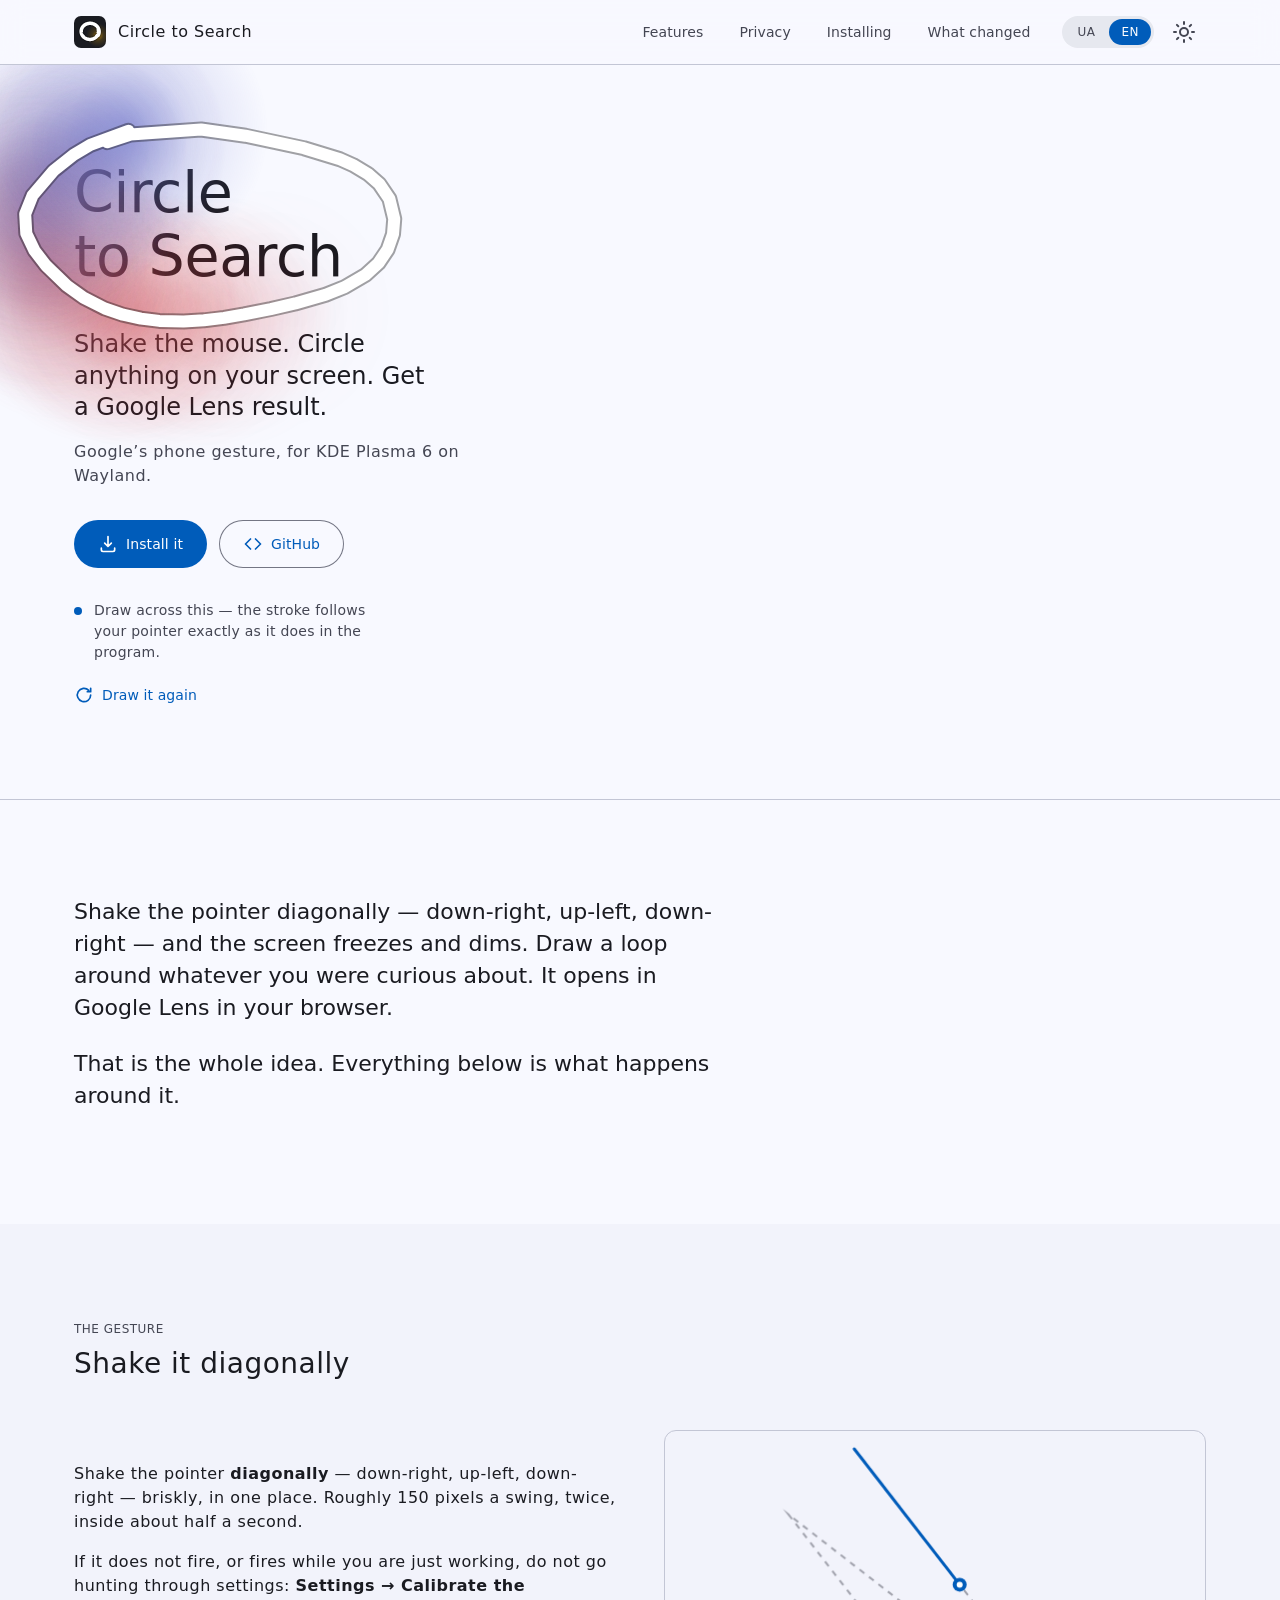
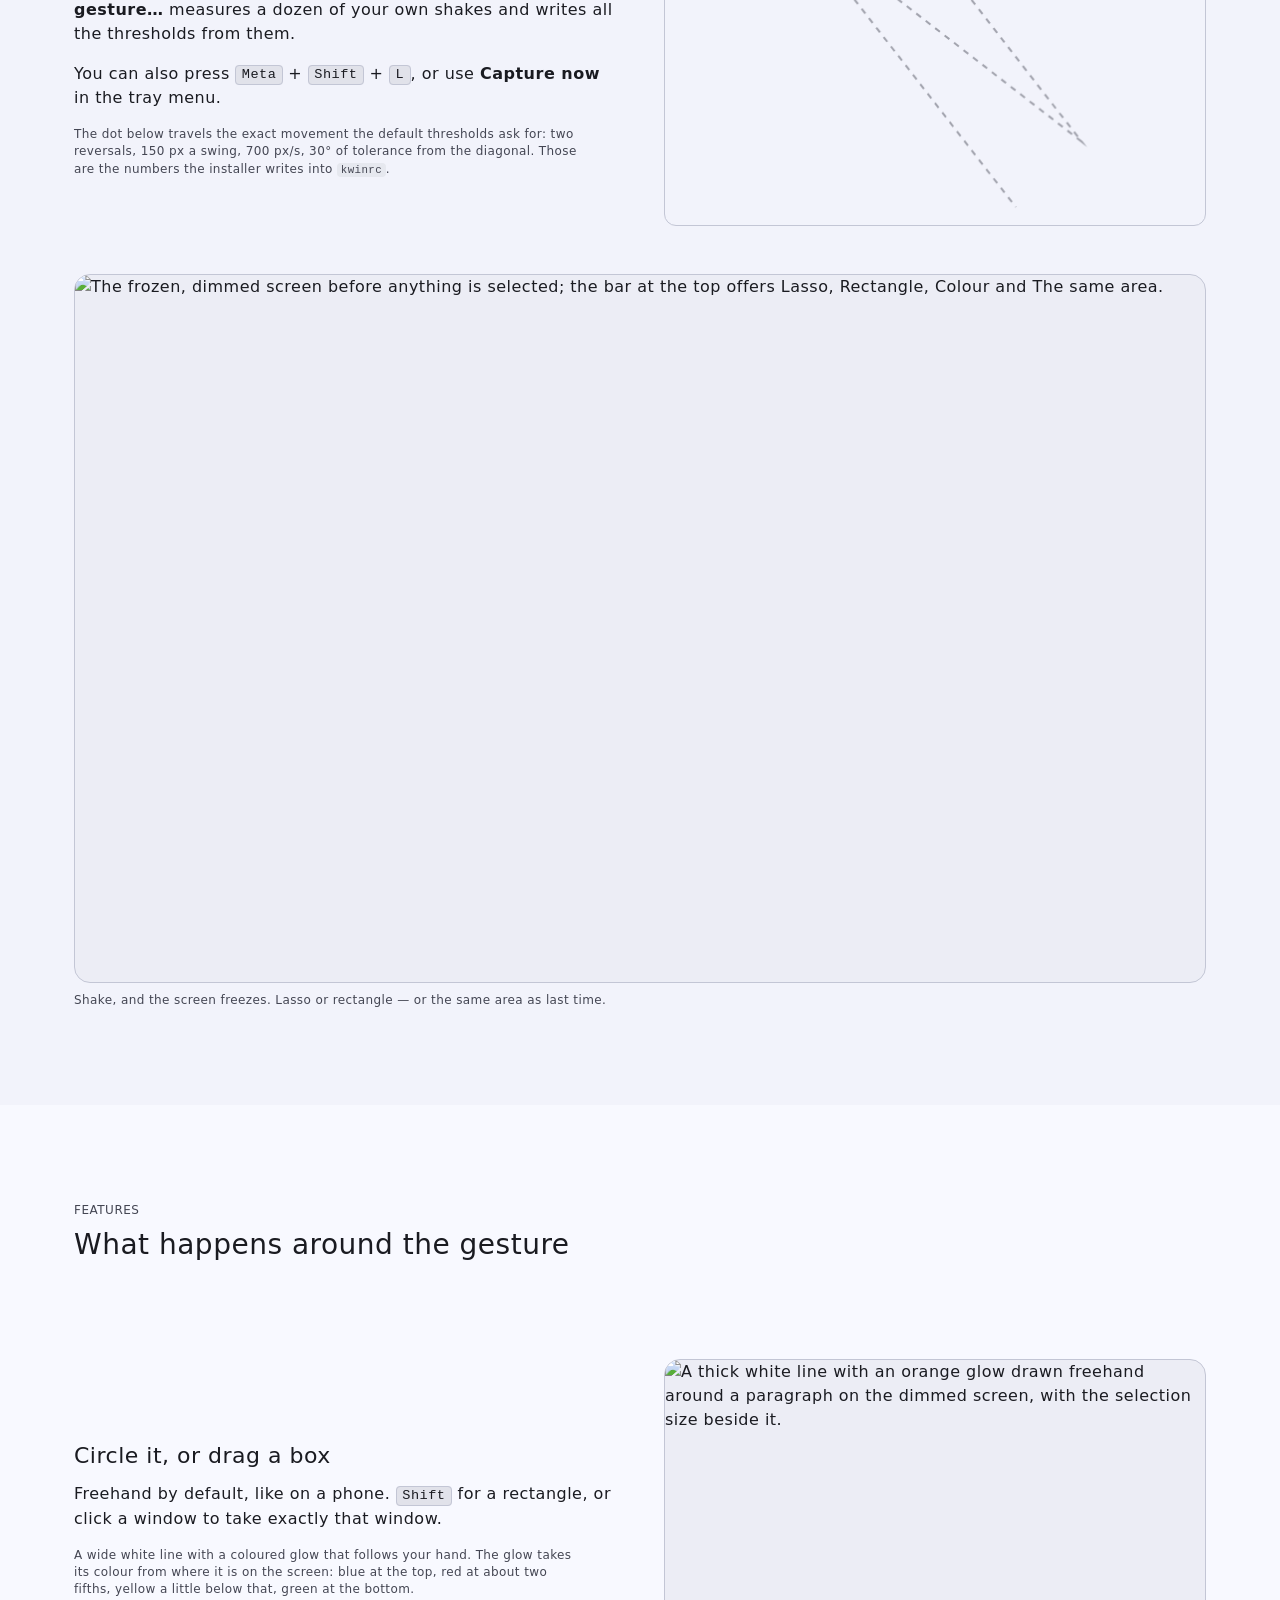
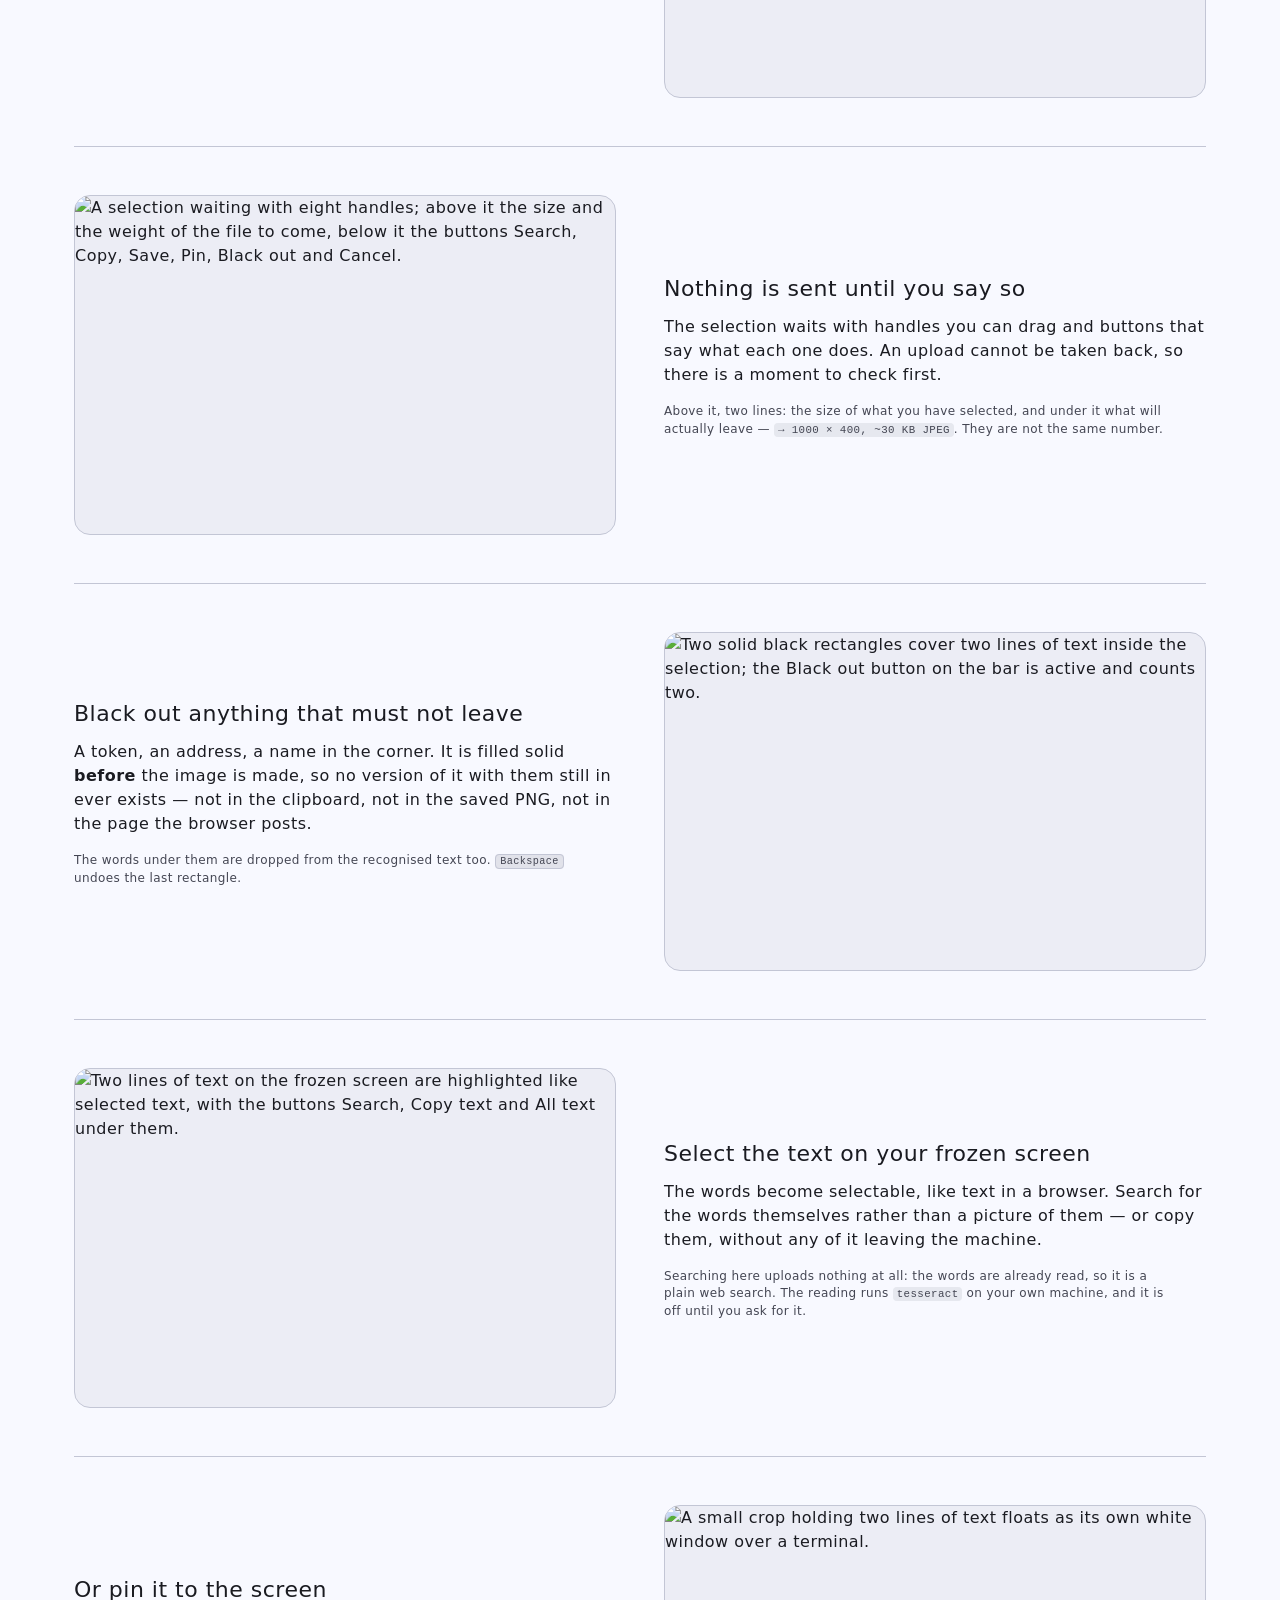
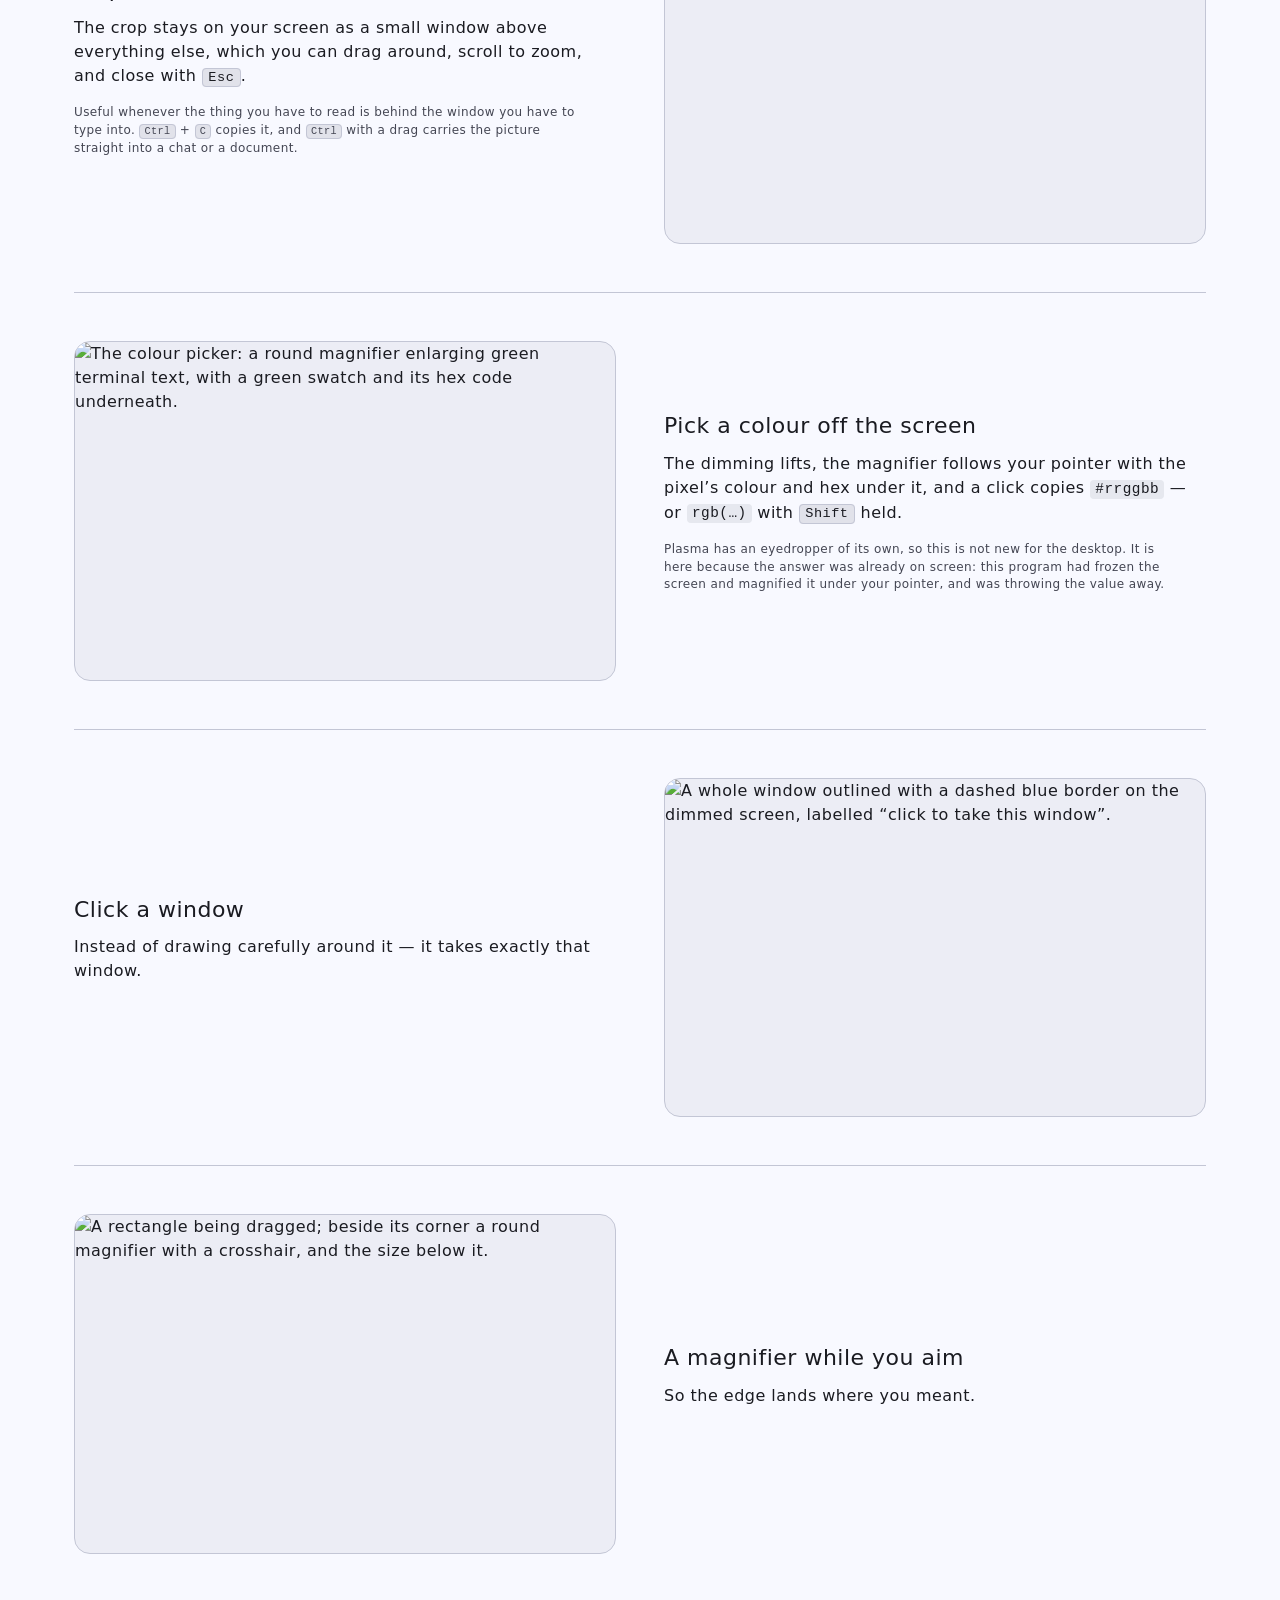
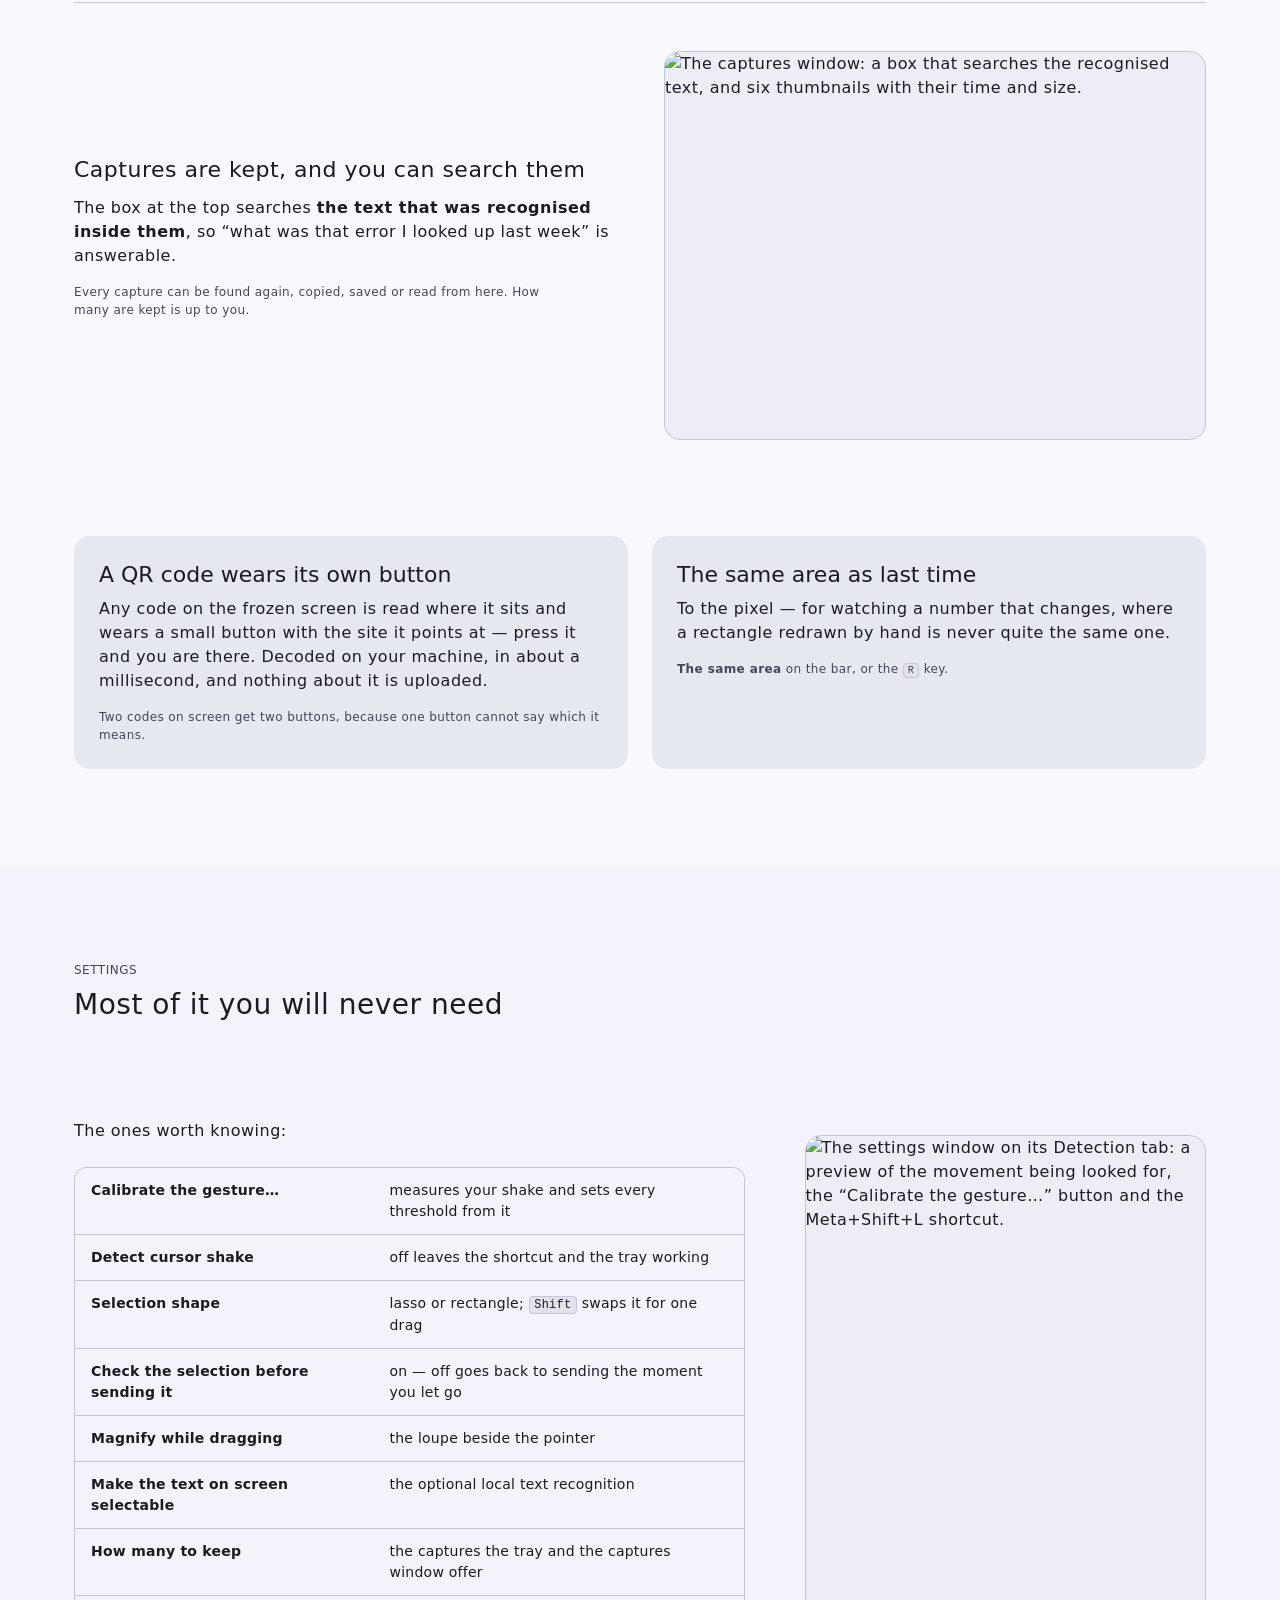
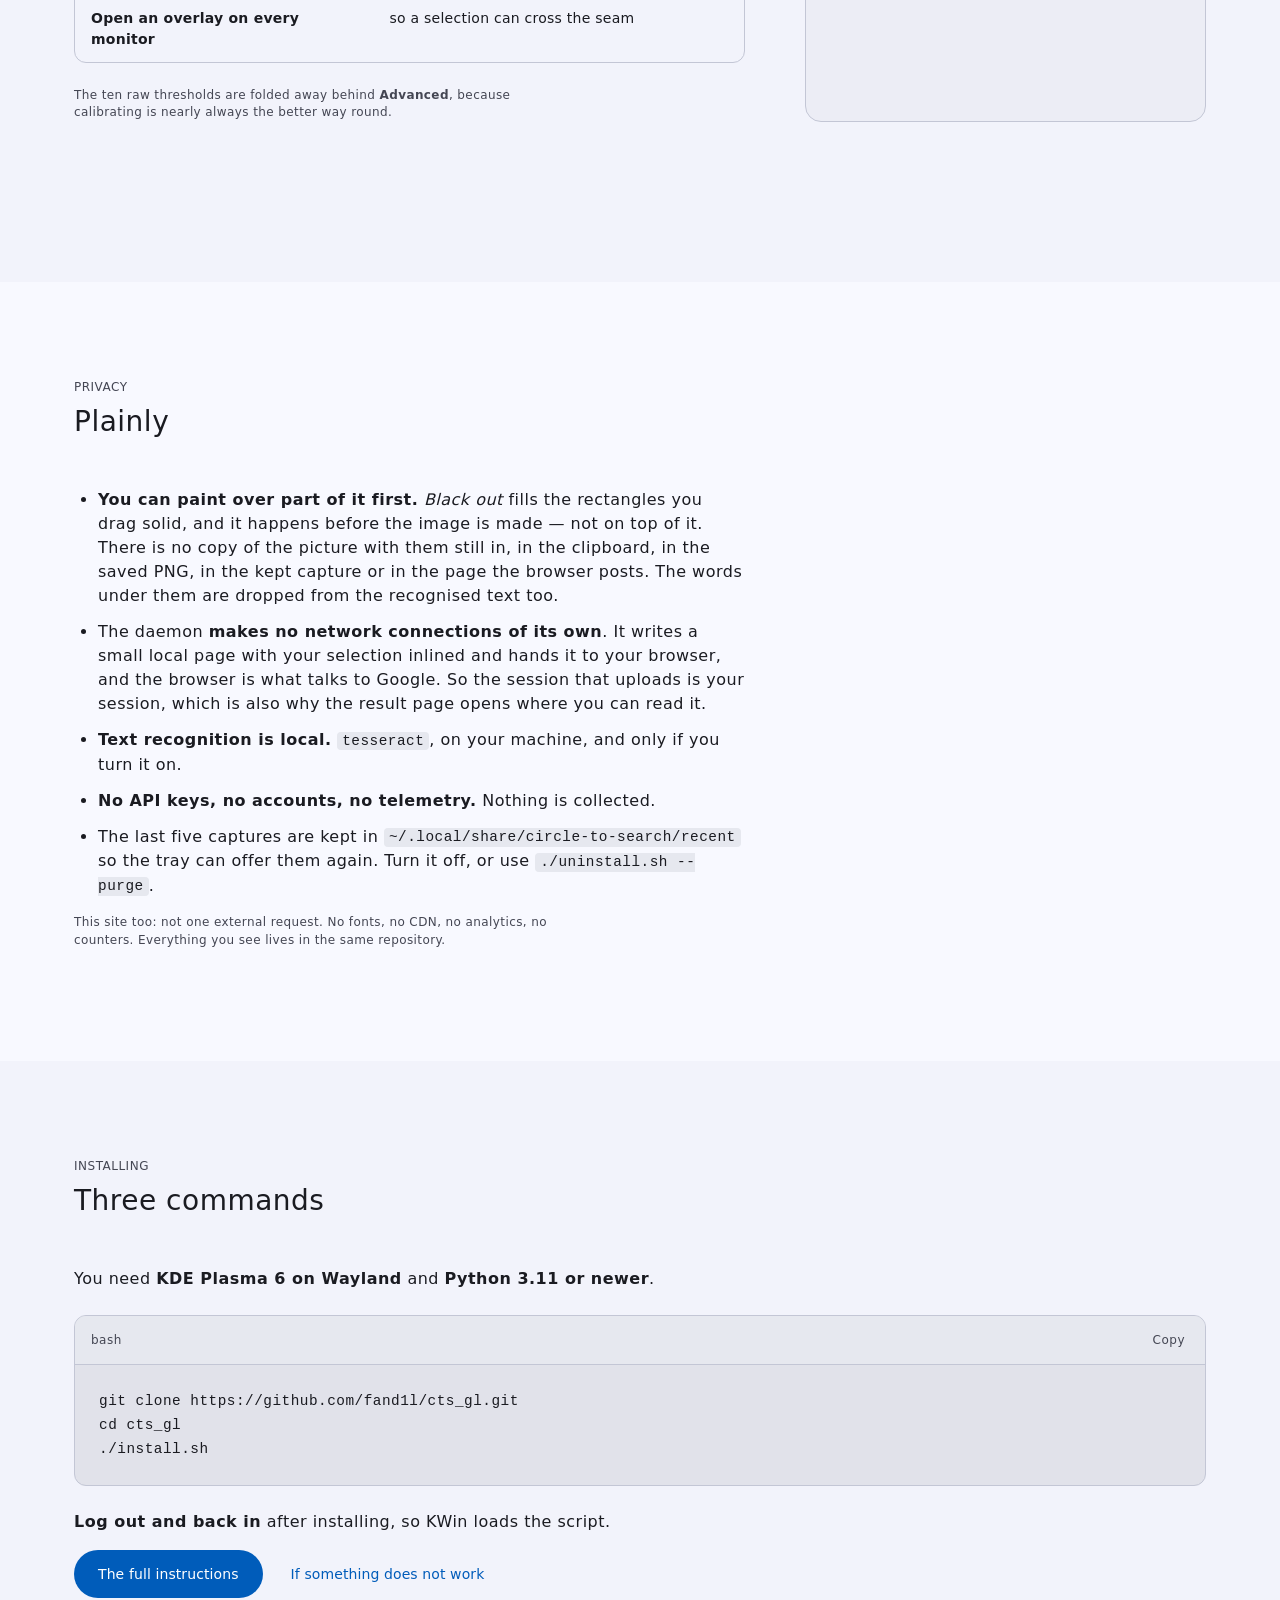
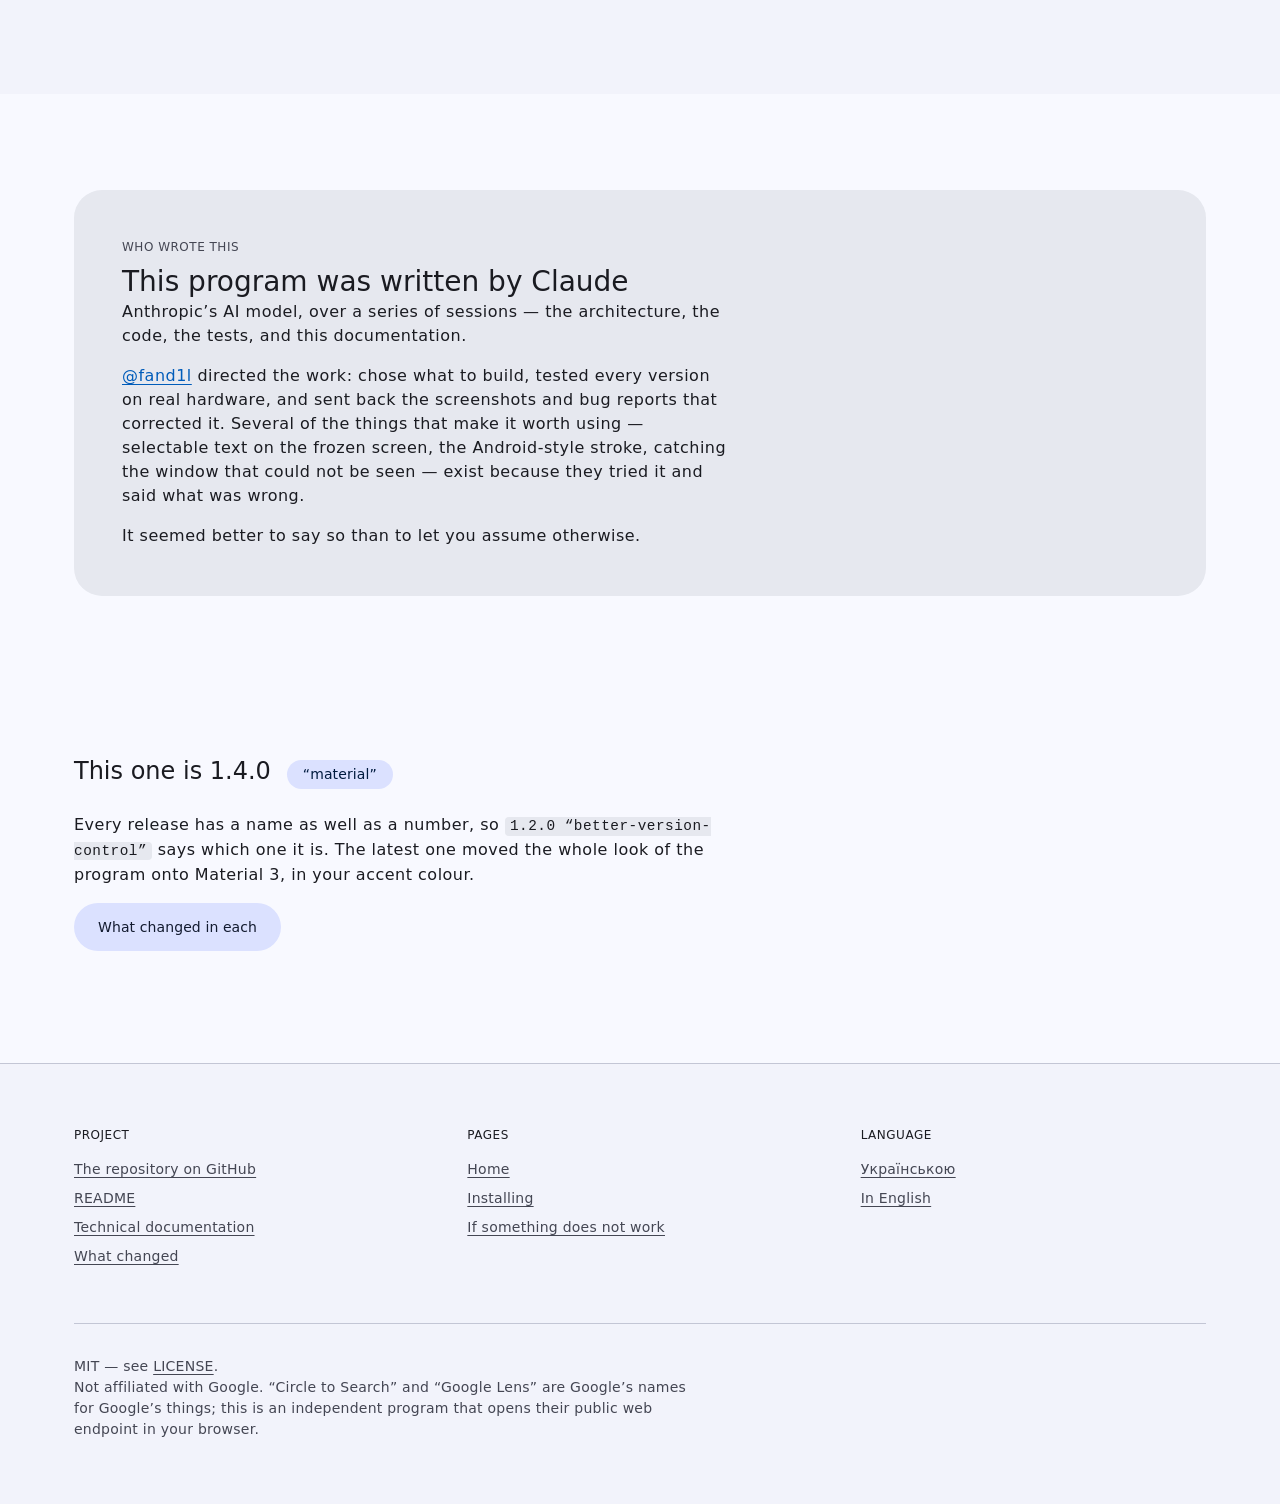
==== commit 1fdbd7e9: "Five things the site was quietly worse for **The stroke ran once and was gone.**  Arrive mid-scroll," ====
--- a/site/en/index.html
+++ b/site/en/index.html
@@ -95,6 +95,10 @@
           </a>
         </div>
         <p class="body-medium hero__hint" data-hero-hint hidden>Draw across this — the stroke follows your pointer exactly as it does in the program.</p>
+        <button class="btn btn--text hero__replay" type="button" data-hero-replay hidden>
+          <svg viewBox="0 0 24 24" fill="none" stroke="currentColor" stroke-width="2" stroke-linecap="round" stroke-linejoin="round" aria-hidden="true"><path d="M20 12a8 8 0 1 1-2.3-5.6"/><path d="M20 4v4h-4"/></svg>
+          Draw it again
+        </button>
       </div>
     </div>
   </section>
--- a/site/css/site.css
+++ b/site/css/site.css
@@ -235,6 +235,13 @@
   display: none !important;
 }
 
+/* The header is sticky, so a jump to a section would otherwise land with its
+ * heading underneath the bar.  Anything that can be linked to keeps that much
+ * room above it. */
+[id] {
+  scroll-margin-top: 88px;
+}
+
 a {
   color: var(--primary);
   text-decoration-thickness: 1px;
@@ -558,6 +565,11 @@
  * the screen with it.  The brand and the switches stay on one line; the section
  * links get a line of their own and scroll sideways if they do not fit. */
 @media (max-width: 760px) {
+  /* Two rows of header instead of one, so the landing spot moves down too. */
+  [id] {
+    scroll-margin-top: 120px;
+  }
+
   .topbar__inner {
     column-gap: var(--space-1);
     min-height: 56px;
@@ -762,12 +774,15 @@
   z-index: 2;
 }
 
+/* Positioned, but deliberately without a z-index of its own: a z-index here
+ * would open a stacking context, and everything inside it — including the
+ * buttons — would be trapped below the canvas however high they asked to be.
+ * That is exactly how Install and GitHub stopped being clickable once. */
 .hero__inner {
   min-height: min(76vh, 720px);
   min-height: min(76svh, 720px);
   padding-block: var(--space-12) var(--space-10);
   position: relative;
-  z-index: 1;
 }
 
 /* The stroke is drawn over the words, the way it is drawn over your screen —
@@ -781,10 +796,18 @@
 /* The things you can press sit above the stroke, so drawing over the hero never
  * eats a click on Install. */
 .hero__content .actions,
-.hero__content .hero__hint {
+.hero__content .hero__hint,
+.hero__content .hero__replay {
   pointer-events: auto;
   position: relative;
   z-index: 3;
+}
+
+/* The way in for anybody without a pointer: the demonstration is a drag, and a
+ * drag is not something a keyboard can do. */
+.hero__replay {
+  margin-left: calc(-1 * var(--space-2));
+  margin-top: var(--space-1);
 }
 
 /* The gap under the name is what the loop drawn round it needs: with motion
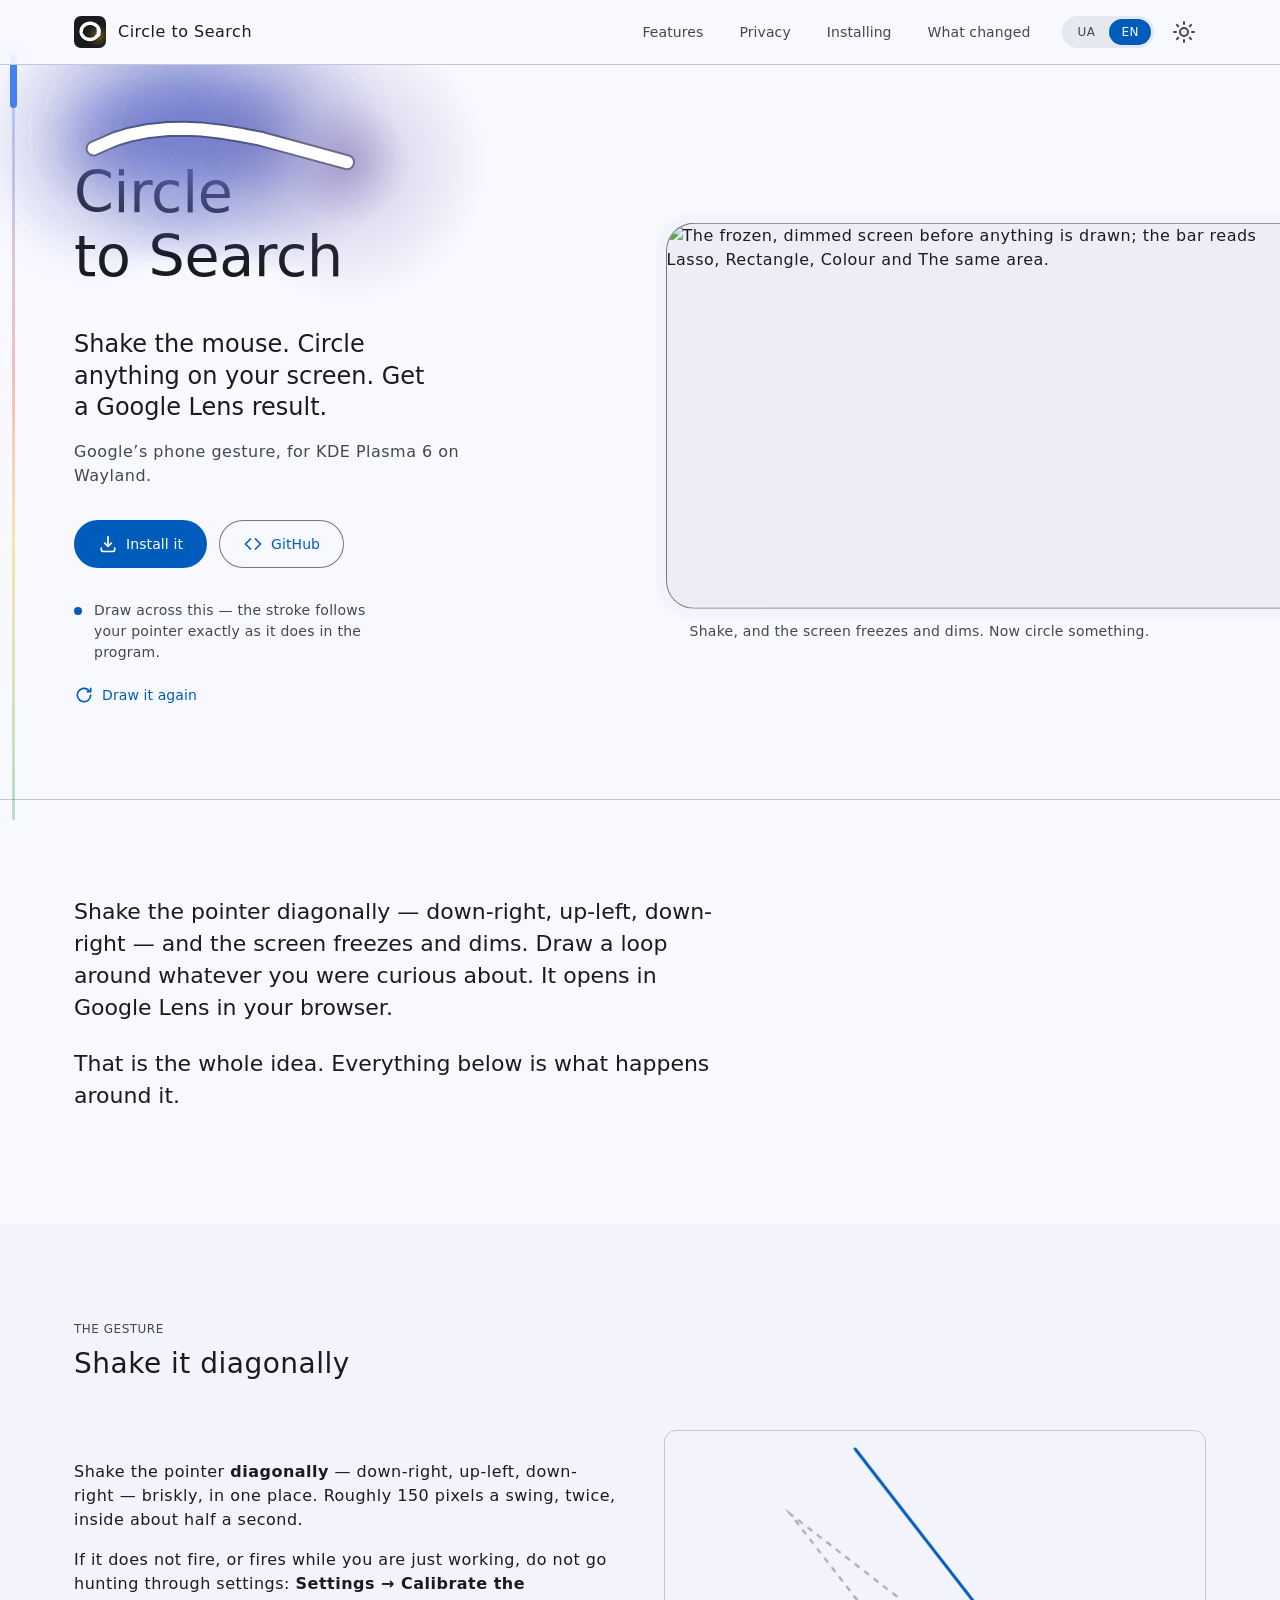
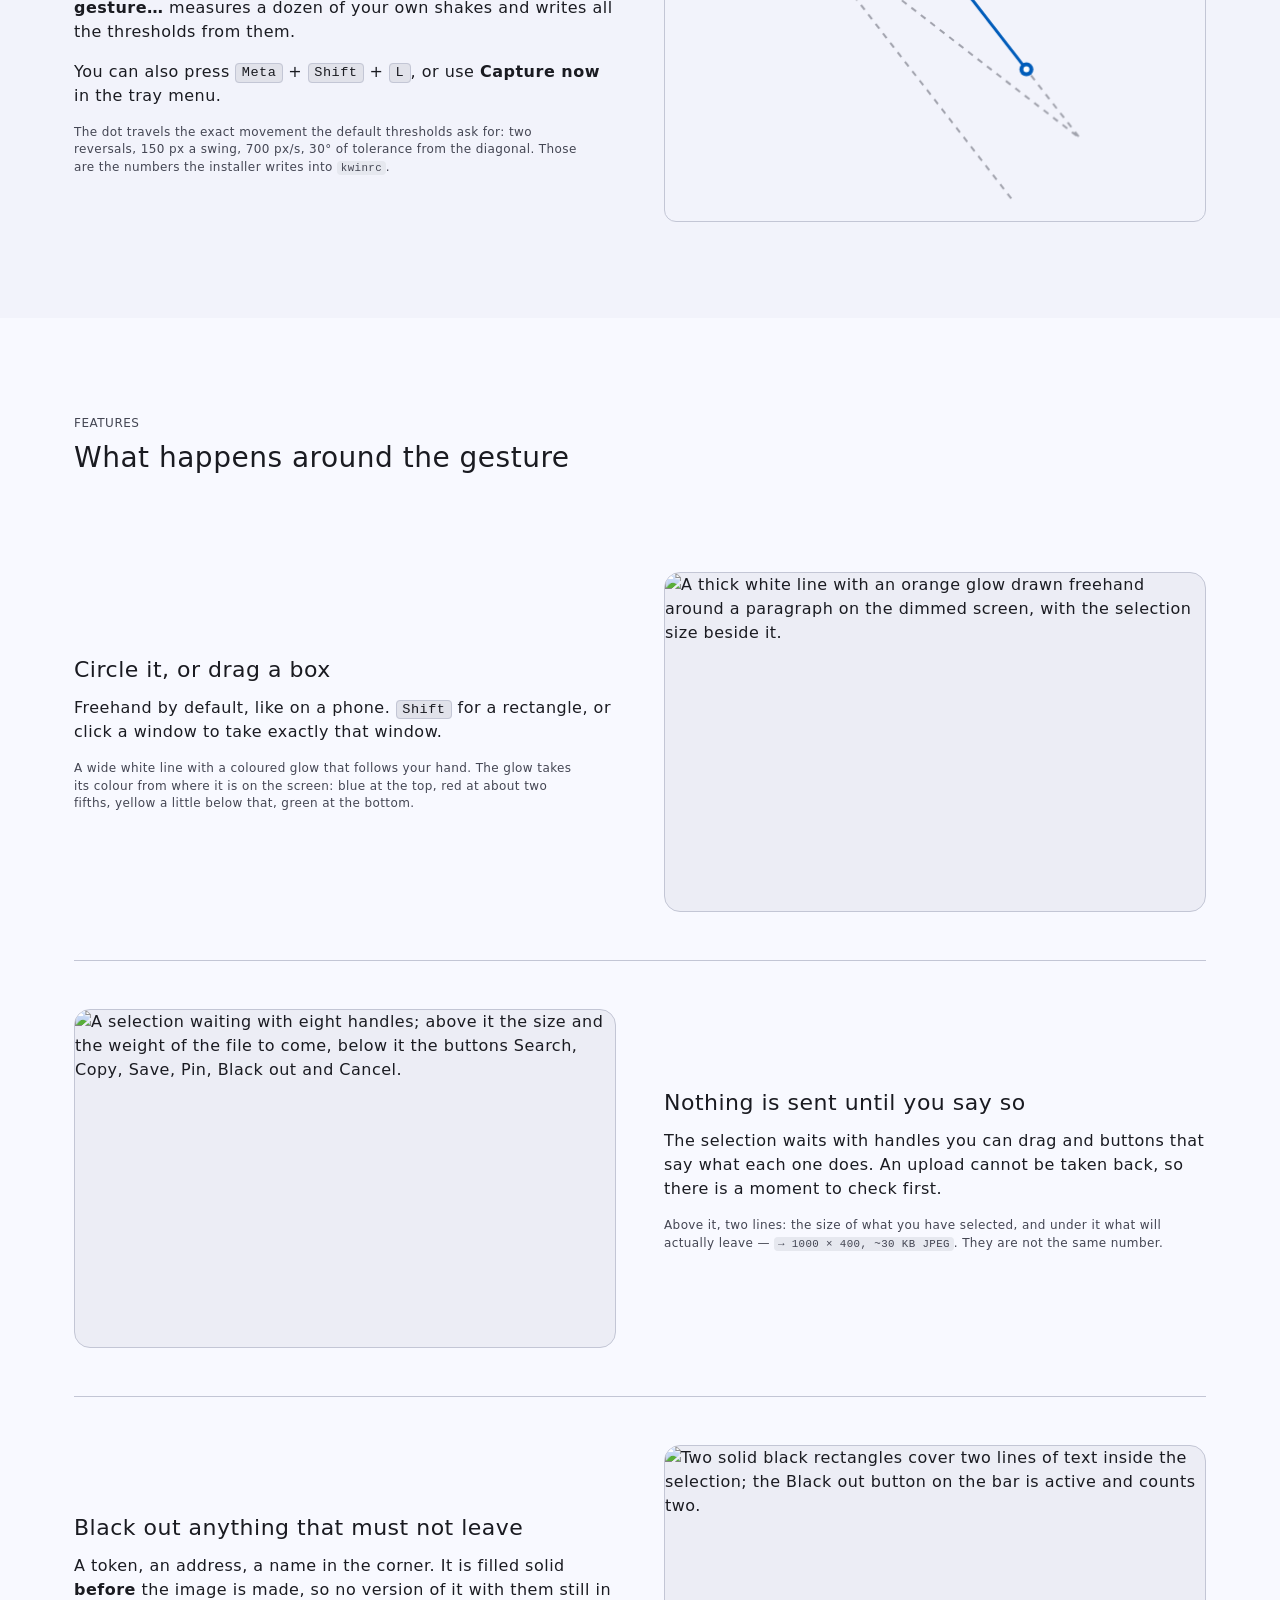
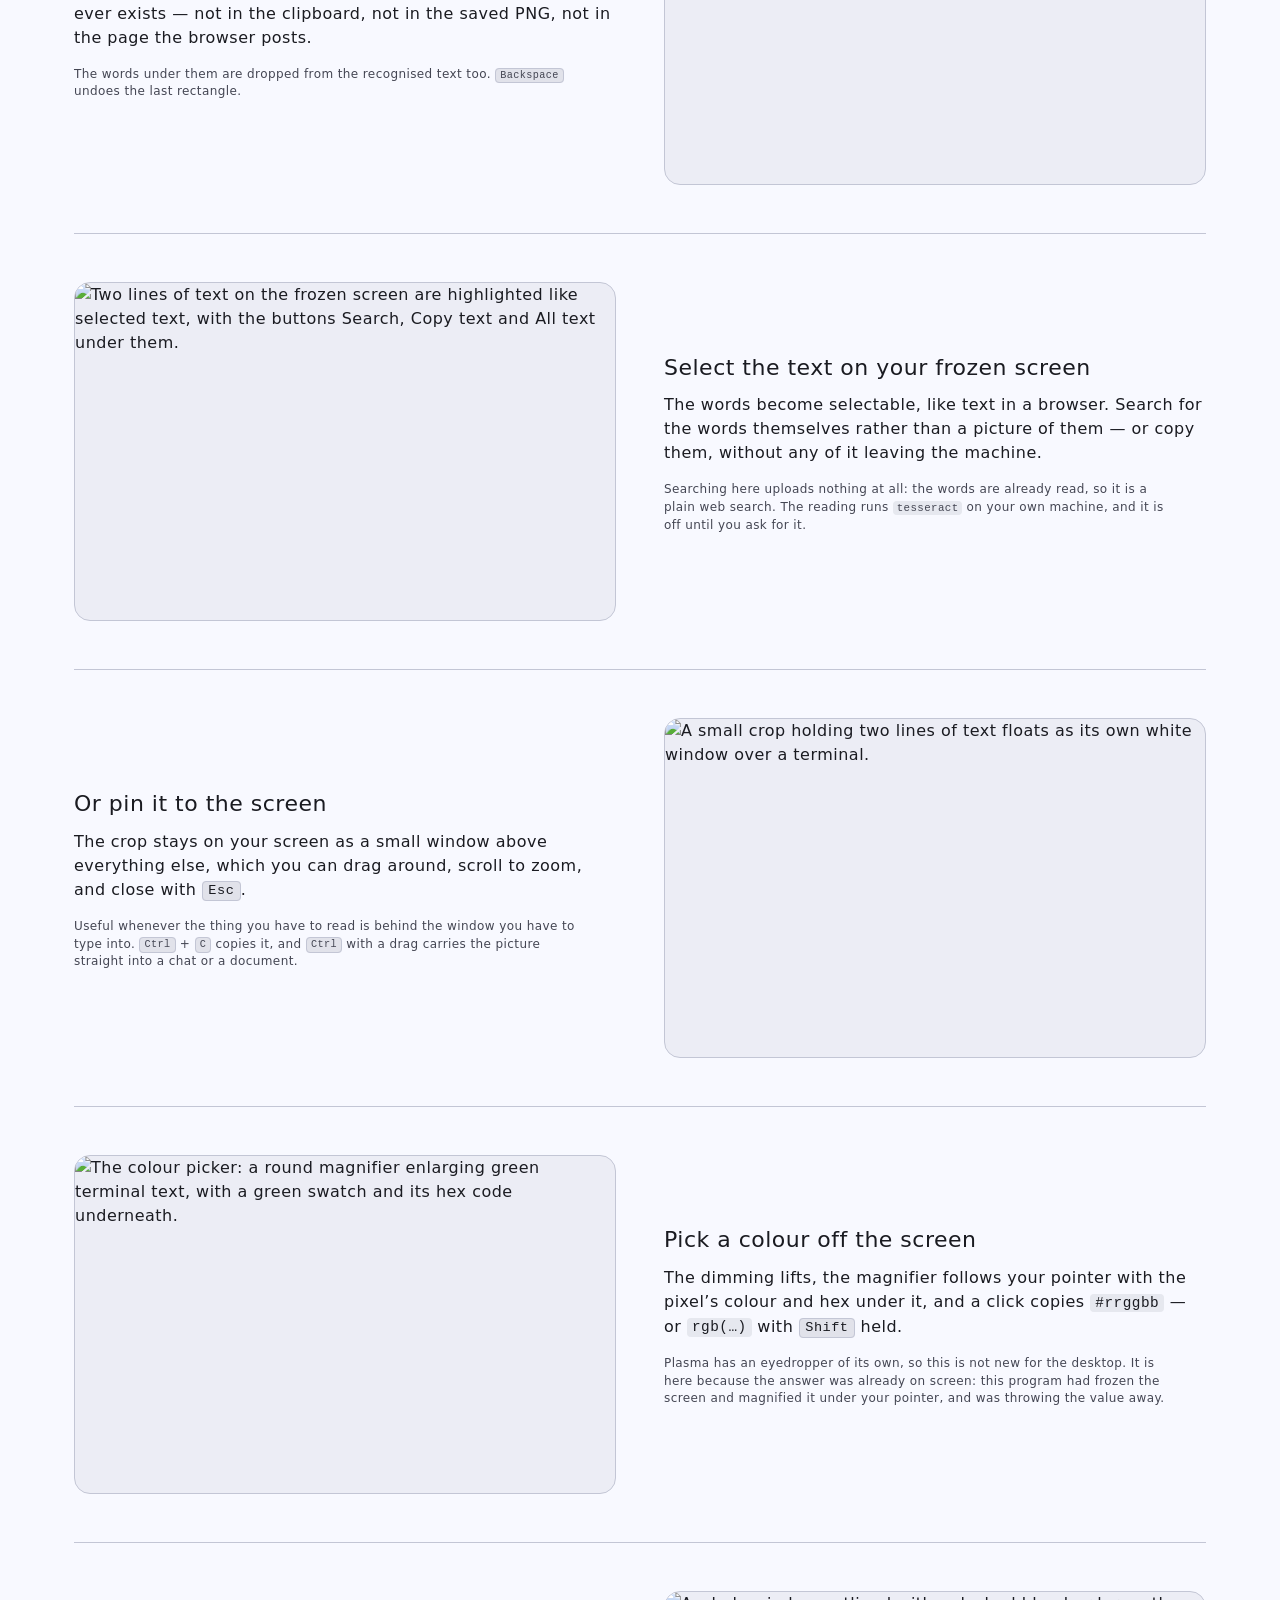
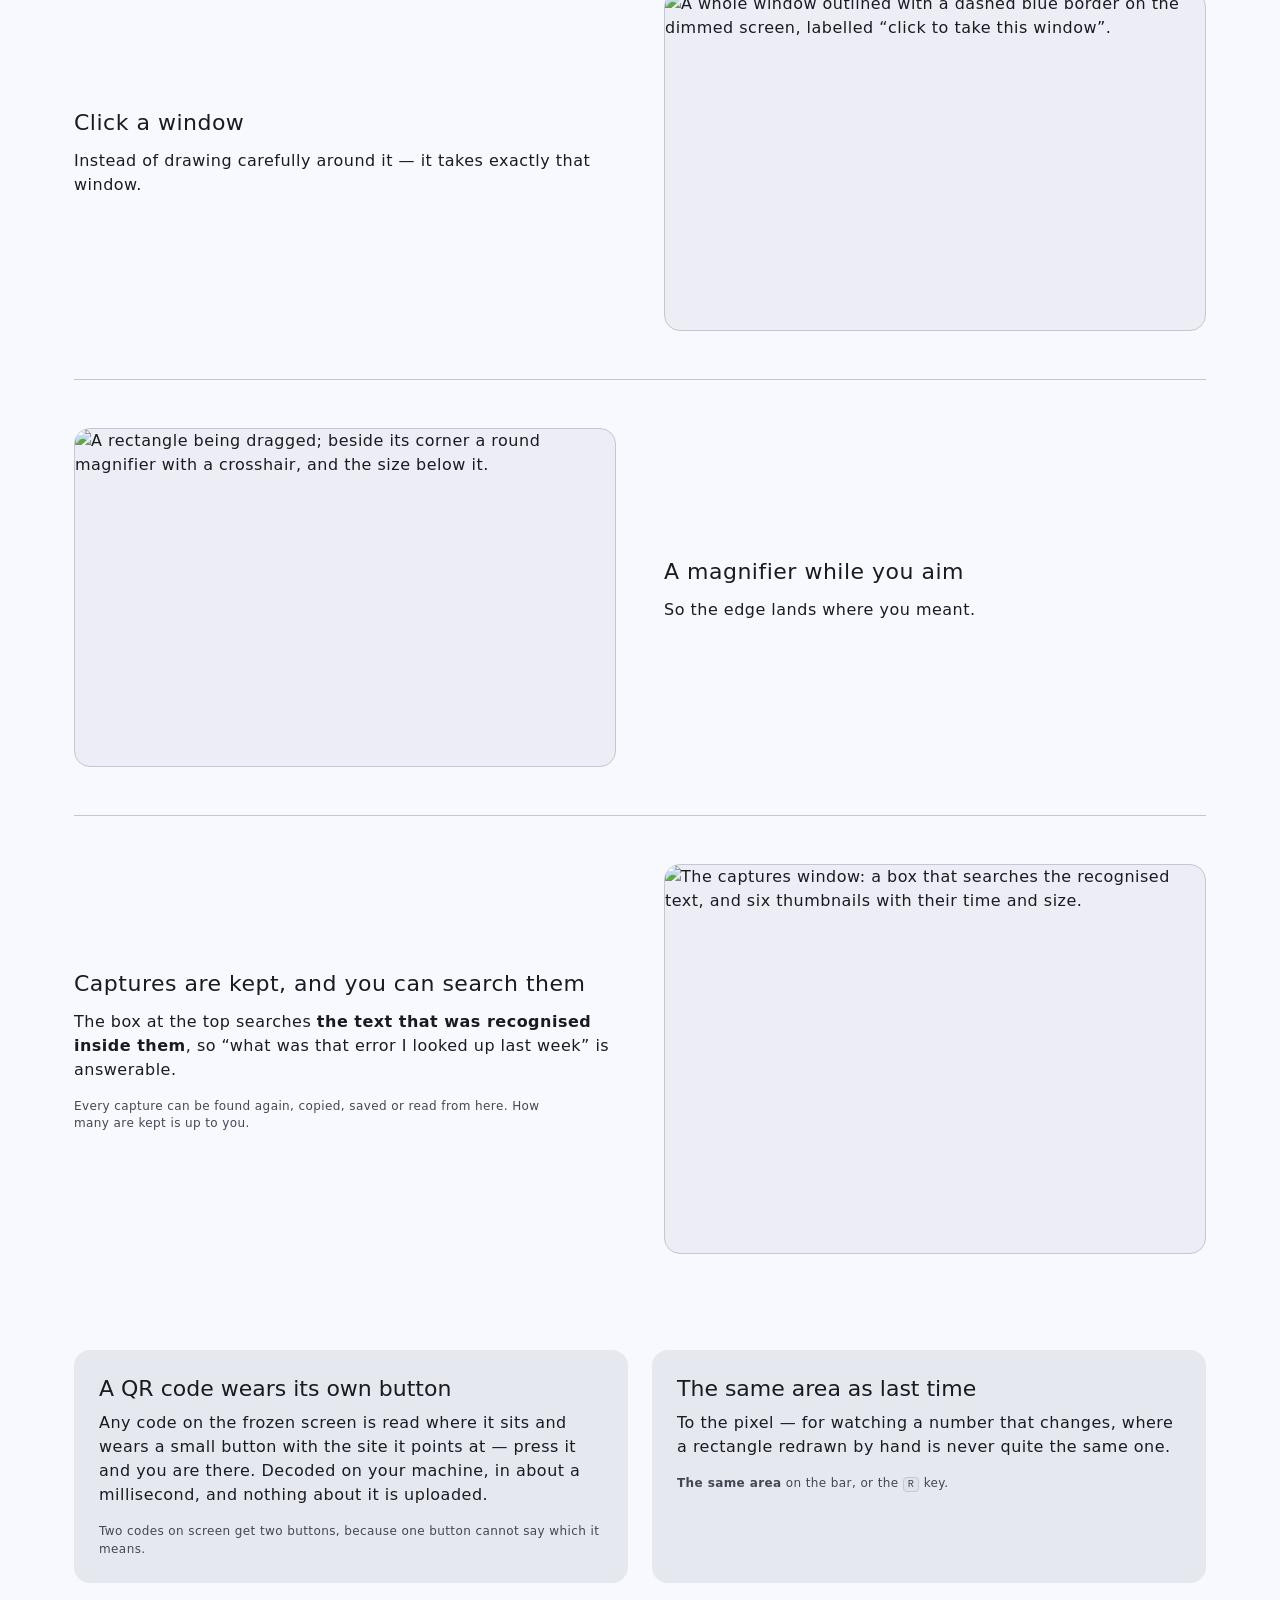
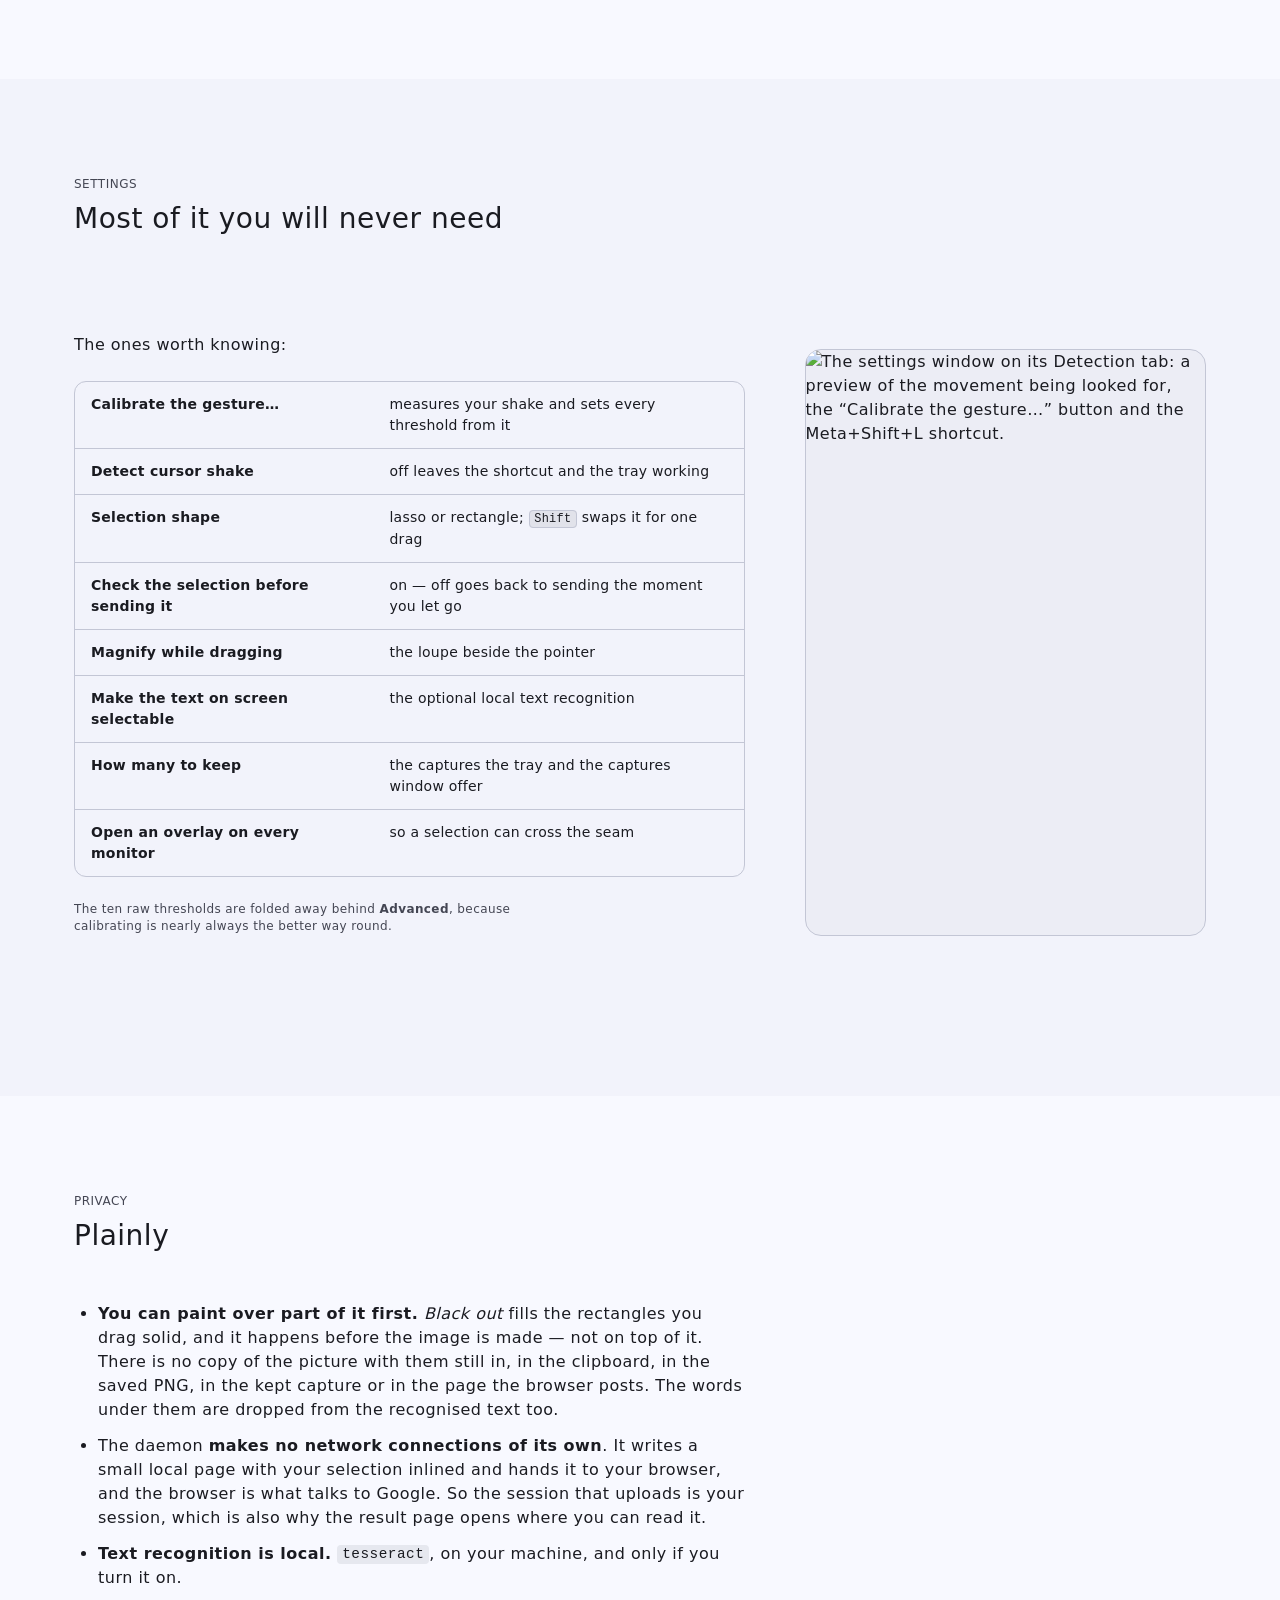
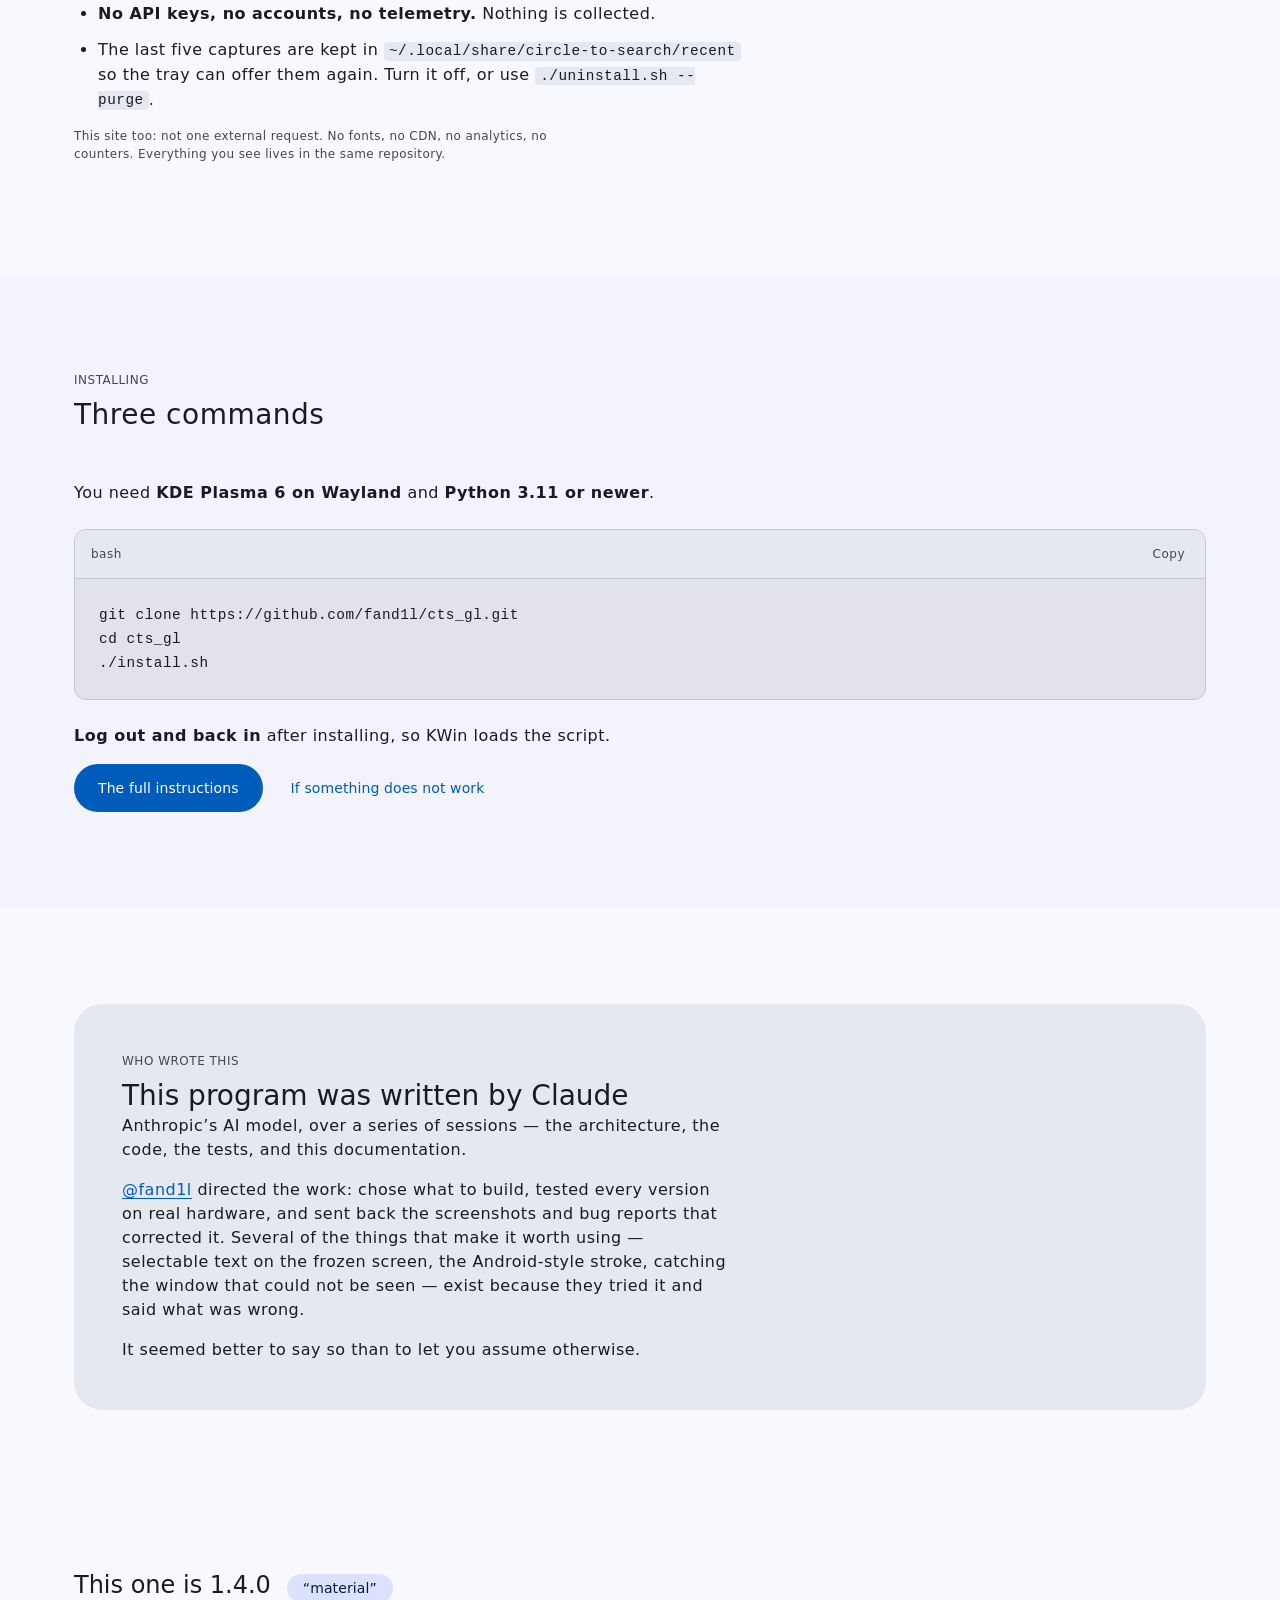
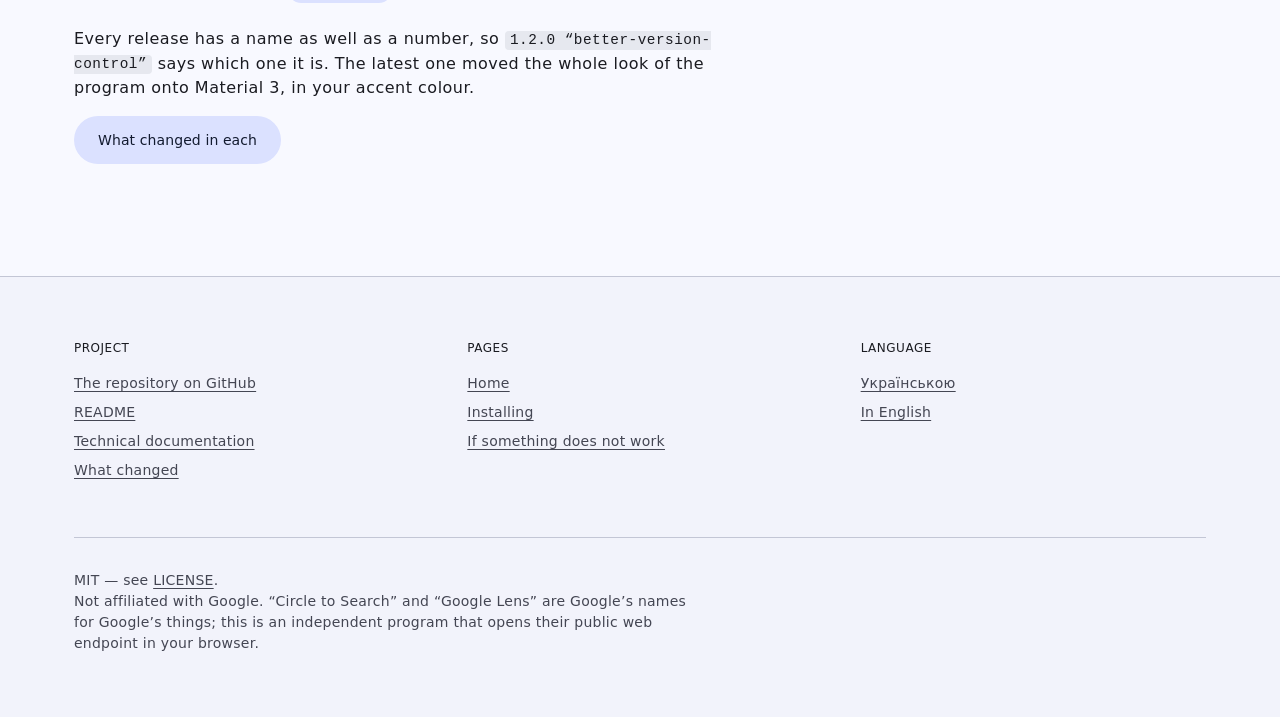
==== commit 23af5914: "The hero is the program now, and the rule that colours the page is visible **The frozen screen is in" ====
--- a/site/en/index.html
+++ b/site/en/index.html
@@ -45,6 +45,8 @@
 
 <a class="skip-link" href="#main">Skip to the content</a>
 
+<div class="ramp" data-ramp aria-hidden="true" hidden><span class="ramp__here"></span></div>
+
 <header class="topbar">
   <div class="container topbar__inner">
     <a class="brand" href="index.html">
@@ -100,6 +102,11 @@
           Draw it again
         </button>
       </div>
+      <figure class="hero__screen">
+        <img src="../images/overlay-start.png" width="1440" height="900" decoding="async" fetchpriority="high"
+             alt="The frozen, dimmed screen before anything is drawn; the bar reads Lasso, Rectangle, Colour and The same area.">
+        <figcaption class="body-medium">Shake, and the screen freezes and dims. Now circle something.</figcaption>
+      </figure>
     </div>
   </section>
 
@@ -122,17 +129,12 @@
           <p>Shake the pointer <strong>diagonally</strong> — down-right, up-left, down-right — briskly, in one place. Roughly 150 pixels a swing, twice, inside about half a second.</p>
           <p>If it does not fire, or fires while you are just working, do not go hunting through settings: <strong>Settings → Calibrate the gesture…</strong> measures a dozen of your own shakes and writes all the thresholds from them.</p>
           <p>You can also press <span class="kbd">Meta</span>&nbsp;+&nbsp;<span class="kbd">Shift</span>&nbsp;+&nbsp;<span class="kbd">L</span>, or use <strong>Capture now</strong> in the tray menu.</p>
-          <p class="supporting">The dot below travels the exact movement the default thresholds ask for: two reversals, 150&nbsp;px a swing, 700&nbsp;px/s, 30° of tolerance from the diagonal. Those are the numbers the installer writes into <code>kwinrc</code>.</p>
+          <p class="supporting">The dot travels the exact movement the default thresholds ask for: two reversals, 150&nbsp;px a swing, 700&nbsp;px/s, 30° of tolerance from the diagonal. Those are the numbers the installer writes into <code>kwinrc</code>.</p>
         </div>
         <div>
           <canvas class="gesture__panel" data-gesture-canvas width="520" height="260" role="img" aria-label="Diagram of the movement: three diagonal swings — down-right, up-left, down-right"></canvas>
         </div>
       </div>
-      <figure class="feature__figure" style="margin-top: var(--space-6)">
-        <img src="../images/overlay-start.png" width="1440" height="900" loading="lazy" decoding="async"
-             alt="The frozen, dimmed screen before anything is selected; the bar at the top offers Lasso, Rectangle, Colour and The same area.">
-        <figcaption>Shake, and the screen freezes. Lasso or rectangle — or the same area as last time.</figcaption>
-      </figure>
     </div>
   </section>
 
--- a/site/css/site.css
+++ b/site/css/site.css
@@ -436,6 +436,67 @@
   text-transform: uppercase;
 }
 
+/* ================================================================ the ramp */
+
+/* The colour of this page is read off how far down it you are — the same rule
+ * the glow under the lasso uses for how far down the screen your hand is.  It
+ * has been true since the site was written and there was no way to see it.
+ *
+ * So: the ramp itself, down the edge of the window, with a mark at where you
+ * are in the colour that height gives.  The four stops are stroke.py's own. */
+.ramp {
+  border-radius: var(--shape-full);
+  bottom: var(--space-10);
+  left: 12px;
+  pointer-events: none;
+  position: fixed;
+  top: var(--space-10);
+  width: 3px;
+  z-index: 1;
+}
+
+/* The gradient carries the opacity, not the element: the mark on it has to stay
+ * at full strength, and opacity on a parent takes its children with it. */
+.ramp::before {
+  background: linear-gradient(
+    to bottom,
+    #4285f4 0%,
+    #ea4335 40%,
+    #fbbc05 62%,
+    #34a853 100%
+  );
+  border-radius: inherit;
+  content: '';
+  inset: 0;
+  opacity: 0.32;
+  position: absolute;
+}
+
+.ramp__here {
+  background: var(--ramp-colour, #4285f4);
+  border-radius: var(--shape-full);
+  display: block;
+  height: 56px;
+  left: -2px;
+  margin-top: -28px;
+  position: absolute;
+  right: -2px;
+  top: calc(var(--ramp-at, 0) * 100%);
+}
+
+/* Closer to the edge where there is no room to spare. */
+@media (max-width: 760px) {
+  .ramp {
+    left: 6px;
+  }
+}
+
+@media print {
+  .ramp {
+    display: none;
+  }
+}
+
 /* =================================================================== shell */
 
 .skip-link {
@@ -774,15 +835,49 @@
   z-index: 2;
 }
 
-/* Positioned, but deliberately without a z-index of its own: a z-index here
- * would open a stacking context, and everything inside it — including the
- * buttons — would be trapped below the canvas however high they asked to be.
- * That is exactly how Install and GitHub stopped being clickable once. */
+/* Deliberately not positioned and deliberately without a z-index.
+ *
+ * A z-index here would open a stacking context, and everything inside it —
+ * including the buttons — would be trapped below the canvas however high it
+ * asked to be.  That is exactly how Install and GitHub stopped being clickable
+ * once.  And leaving it static is what lets the frozen screen below position
+ * itself against the whole hero, so it can run off the edge of the window. */
 .hero__inner {
+  align-items: center;
+  display: grid;
+  gap: var(--space-8);
+  grid-template-columns: minmax(0, 1fr);
   min-height: min(76vh, 720px);
   min-height: min(76svh, 720px);
   padding-block: var(--space-12) var(--space-10);
-  position: relative;
+}
+
+/* The frozen screen.
+ *
+ * The hero used to be a title with a lot of room to doodle in.  This is what
+ * the program actually does — the desktop stops and dims, and then you circle
+ * something on it — so the stroke you draw here is drawn over the real thing
+ * rather than over nothing.  The pointer belongs to the canvas above it. */
+.hero__screen {
+  margin: 0;
+  pointer-events: none;
+}
+
+/* A frozen screenshot is nearly black, and so is the dark theme behind it, so
+ * the panel needs an edge to be a panel.  Tone, not a drop shadow: a ring of
+ * the next surface up, which is what MD3 means by elevation. */
+.hero__screen img {
+  background: var(--surface-container);
+  border: 1px solid var(--outline);
+  border-radius: var(--shape-xl);
+  box-shadow: 0 0 0 10px var(--surface-container-low);
+  display: block;
+  width: 100%;
+}
+
+.hero__screen figcaption {
+  color: var(--on-surface-variant);
+  margin-top: var(--space-15);
 }
 
 /* The stroke is drawn over the words, the way it is drawn over your screen —
@@ -845,6 +940,32 @@
   height: 8px;
   margin-top: 0.45em;
   width: 8px;
+}
+
+/* Wide enough for the two to stand side by side: the screen goes to the edge of
+ * the window rather than stopping at the text column, because it is a screen
+ * and not a picture of one.  It positions against .hero, which is full width. */
+@media (min-width: 1000px) {
+  .hero__content {
+    max-width: 38ch;
+  }
+
+  .hero__screen {
+    position: absolute;
+    right: 0;
+    top: 50%;
+    transform: translateY(-50%);
+    width: min(48vw, 760px);
+  }
+
+  .hero__screen img {
+    border-radius: var(--shape-xl) 0 0 var(--shape-xl);
+    border-right: 0;
+  }
+
+  .hero__screen figcaption {
+    padding-left: var(--space-3);
+  }
 }
 
 @media (pointer: coarse) {
